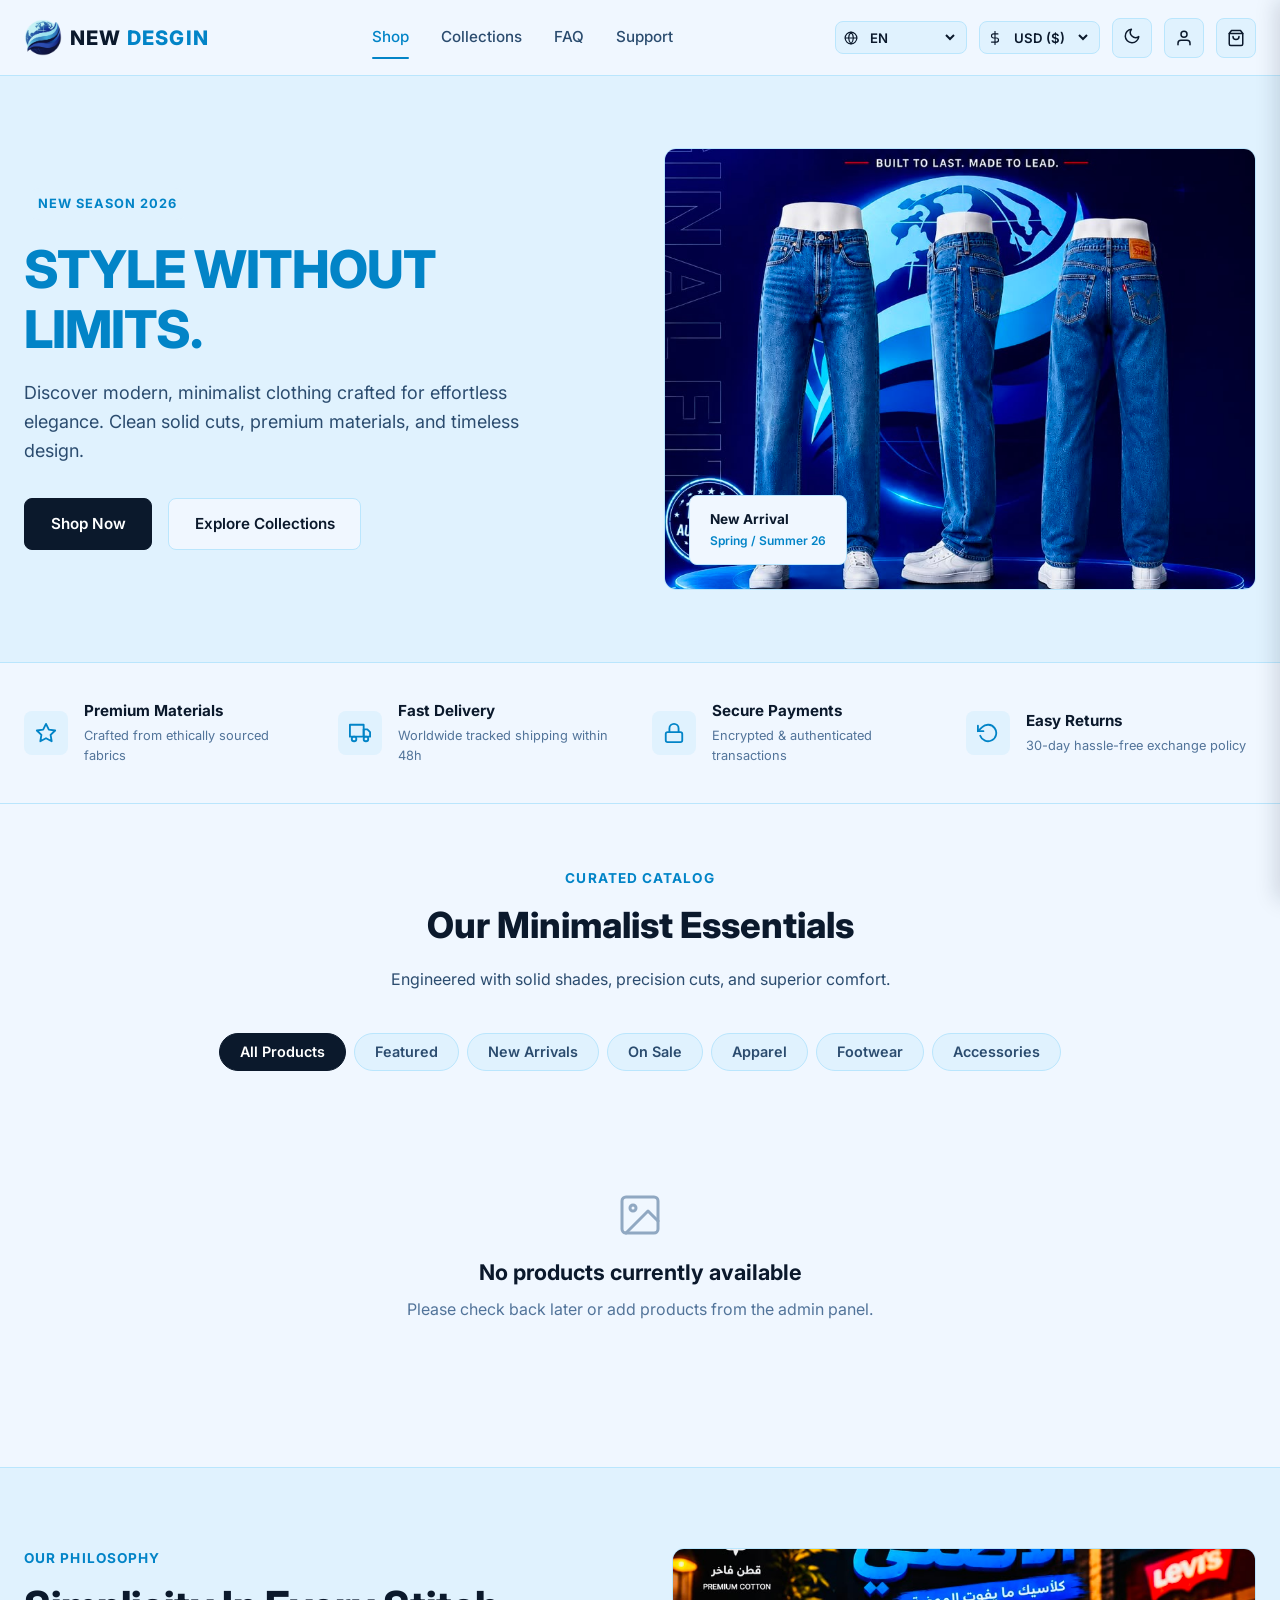
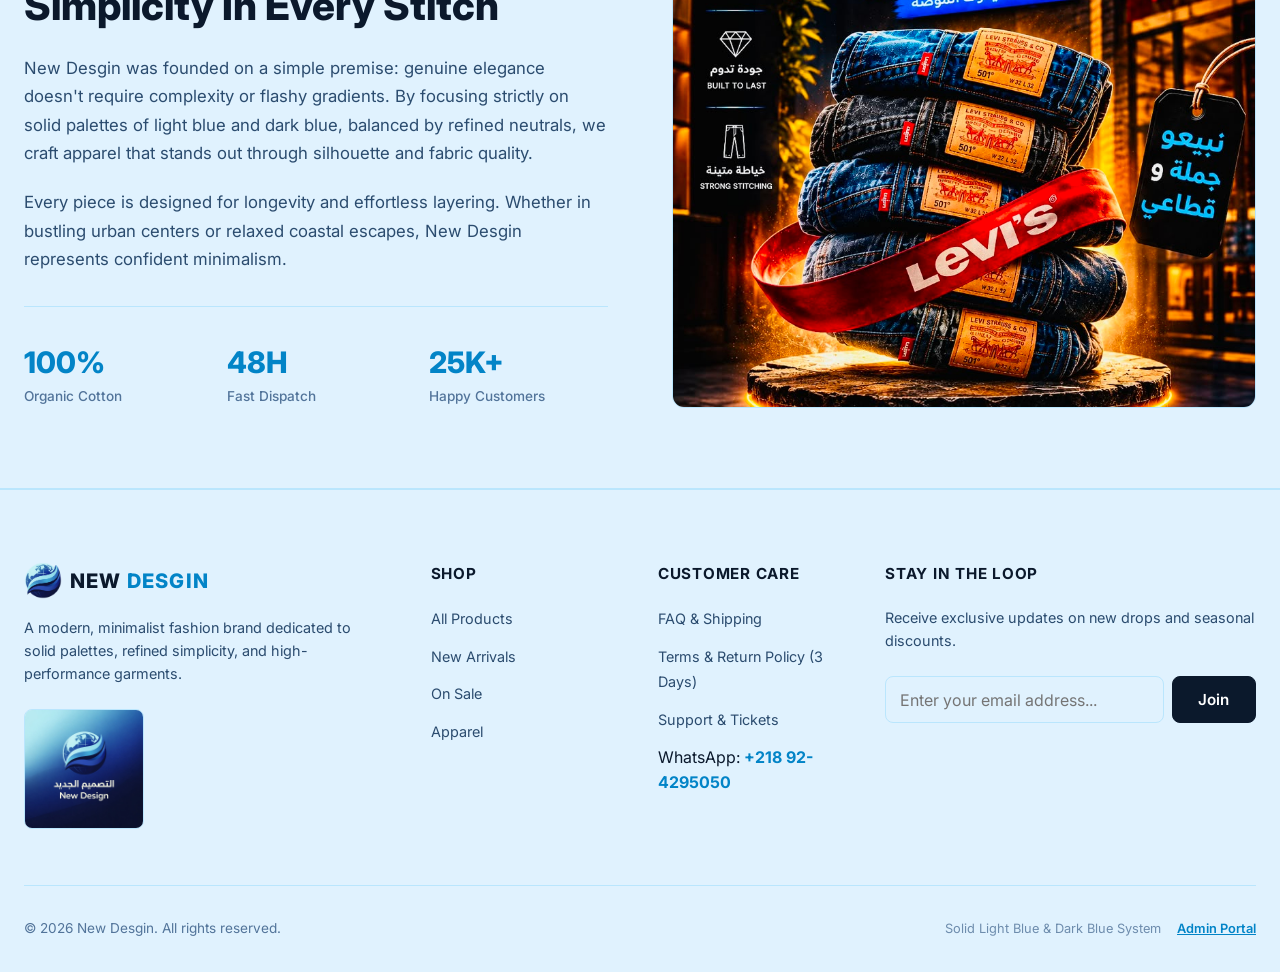
==== index.html @ 1c40d770 "first commit" ====
<!DOCTYPE html>
<html lang="en" dir="ltr" data-theme="light">

<head>
  <meta charset="UTF-8">
  <meta name="viewport" content="width=device-width, initial-scale=1.0">
  <title>New Desgin — Modern Minimalist Fashion Store</title>
  <meta name="description"
    content="Discover modern, minimalist clothing crafted for effortless elegance. Solid cuts, premium materials, and timeless design at New Desgin.">

  <!-- Google Fonts: Inter (English) & Cairo (Arabic) -->
  <link rel="preconnect" href="https://fonts.googleapis.com">
  <link rel="preconnect" href="https://fonts.gstatic.com" crossorigin>
  <link
    href="https://fonts.googleapis.com/css2?family=Cairo:wght@400;500;600;700;800&family=Inter:wght@400;500;600;700;800&display=swap"
    rel="stylesheet">

  <!-- Favicon -->
  <link rel="icon" type="image/png" href="Images/Logo-noBG.png">

  <!-- Stylesheets -->
  <link rel="stylesheet" href="css/style.css">
  <link rel="stylesheet" href="css/responsive.css">
  <link rel="stylesheet" href="css/rtl.css">

  <script>
    // Instant theme application to prevent flicker
    const _t = localStorage.getItem("nd_theme") || "light";
    document.documentElement.setAttribute("data-theme", _t);
  </script>
</head>

<body>

  <!-- Top Announcement Bar (Hidden by default — Admin-controlled from Firebase) -->
  <aside class="announcement-bar" id="announcementBar" role="region" aria-label="Announcement" style="display:none;">
    <div class="container">
      <span id="announcementText" data-i18n="announcement"></span>
    </div>
  </aside>

  <!-- Sticky Main Header -->
  <header class="site-header" id="siteHeader">
    <div class="container header-inner">
      <!-- Mobile Menu Button -->
      <button type="button" class="mobile-menu-toggle" id="mobileMenuToggle" aria-label="Open Navigation Menu">
        <svg width="22" height="22" viewBox="0 0 24 24" fill="none" stroke="currentColor" stroke-width="2"
          stroke-linecap="round" stroke-linejoin="round">
          <line x1="3" y1="12" x2="21" y2="12"></line>
          <line x1="3" y1="6" x2="21" y2="6"></line>
          <line x1="3" y1="18" x2="21" y2="18"></line>
        </svg>
      </button>

      <!-- Brand Logo -->
      <a href="#hero" class="brand-logo" aria-label="New Desgin Home">
        <img src="Images/Logo-noBG.png" alt="New Desgin" class="brand-img" />
        <span class="brand-text">NEW <span>DESGIN</span></span>
      </a>

      <!-- Desktop Navigation Links -->
      <nav class="nav-links" aria-label="Main Navigation">
        <a href="#catalog" class="nav-link active" data-i18n="navShop">Shop</a>
        <a href="#catalog" class="nav-link" data-i18n="navCollections">Collections</a>
        <a href="faq.html" class="nav-link">FAQ</a>
        <a href="support.html" class="nav-link">Support</a>
      </nav>

      <!-- Header Actions / Utilities -->
      <div class="header-actions">
        <!-- Language Switcher -->
        <div class="selector-pill" title="Select Language">
          <svg width="14" height="14" viewBox="0 0 24 24" fill="none" stroke="currentColor" stroke-width="2"
            stroke-linecap="round" stroke-linejoin="round">
            <circle cx="12" cy="12" r="10"></circle>
            <line x1="2" y1="12" x2="22" y2="12"></line>
            <path d="M12 2a15.3 15.3 0 0 1 4 10 15.3 15.3 0 0 1-4 10 15.3 15.3 0 0 1-4-10 15.3 15.3 0 0 1 4-10z"></path>
          </svg>
          <select class="lang-selector" aria-label="Language Selector">
            <option value="en">EN</option>
            <option value="ar">العربية (AR)</option>
          </select>
        </div>

        <!-- Currency Switcher -->
        <div class="selector-pill" title="Select Currency">
          <svg width="14" height="14" viewBox="0 0 24 24" fill="none" stroke="currentColor" stroke-width="2"
            stroke-linecap="round" stroke-linejoin="round">
            <line x1="12" y1="1" x2="12" y2="23"></line>
            <path d="M17 5H9.5a3.5 3.5 0 0 0 0 7h5a3.5 3.5 0 0 1 0 7H6"></path>
          </svg>
          <select class="currency-selector" aria-label="Currency Selector">
            <option value="USD">USD ($)</option>
            <option value="LYD">LYD (ل.د)</option>
          </select>
        </div>

        <!-- Theme Toggle Button -->
        <button type="button" class="action-btn theme-toggle-btn" aria-label="Toggle Dark / Light Theme"
          title="Toggle Theme">
          <span class="theme-icon">
            <svg width="18" height="18" viewBox="0 0 24 24" fill="none" stroke="currentColor" stroke-width="2"
              stroke-linecap="round" stroke-linejoin="round">
              <path d="M21 12.79A9 9 0 1 1 11.21 3 7 7 0 0 0 21 12.79z"></path>
            </svg>
          </span>
        </button>

        <!-- Auth State Button (Logged Out) -->
        <div class="auth-state-logged-out">
          <button type="button" class="action-btn auth-modal-open-btn" aria-label="Sign In / Register" title="Sign In">
            <svg width="18" height="18" viewBox="0 0 24 24" fill="none" stroke="currentColor" stroke-width="2"
              stroke-linecap="round" stroke-linejoin="round">
              <path d="M20 21v-2a4 4 0 0 0-4-4H8a4 4 0 0 0-4 4v2"></path>
              <circle cx="12" cy="7" r="4"></circle>
            </svg>
          </button>
        </div>

        <!-- Auth State Button (Logged In) -->
        <div class="auth-state-logged-in" style="display: none; align-items: center; gap: 0.5rem;">
          <button type="button" class="auth-user-btn" id="logoutBtn" title="Click to Log Out">
            <span class="auth-avatar auth-user-avatar-initial">U</span>
            <span class="auth-user-name"
              style="max-width: 100px; overflow: hidden; text-overflow: ellipsis; white-space: nowrap;">User</span>
            <svg width="14" height="14" viewBox="0 0 24 24" fill="none" stroke="currentColor" stroke-width="2"
              stroke-linecap="round" stroke-linejoin="round">
              <path d="M9 21H5a2 2 0 0 1-2-2V5a2 2 0 0 1 2-2h4"></path>
              <polyline points="16 17 21 12 16 7"></polyline>
              <line x1="21" y1="12" x2="9" y2="12"></line>
            </svg>
          </button>
        </div>

        <!-- Cart Open Button with dynamic counter badge -->
        <button type="button" class="action-btn cart-open-btn" aria-label="View Shopping Cart" title="View Cart">
          <svg width="18" height="18" viewBox="0 0 24 24" fill="none" stroke="currentColor" stroke-width="2"
            stroke-linecap="round" stroke-linejoin="round">
            <path d="M6 2L3 6v14a2 2 0 0 0 2 2h14a2 2 0 0 0 2-2V6l-3-4z"></path>
            <line x1="3" y1="6" x2="21" y2="6"></line>
            <path d="M16 10a4 4 0 0 1-8 0"></path>
          </svg>
          <span class="cart-badge cart-count-badge" style="display: none;">0</span>
        </button>
      </div>
    </div>
  </header>

  <!-- Mobile Drawer Menu -->
  <aside class="mobile-drawer" id="mobileDrawer" aria-label="Mobile Navigation">
    <div class="mobile-drawer-header">
      <div class="brand-logo">
        <img src="Images/Logo-noBG.png" alt="New Desgin" class="brand-img" />
        <span class="brand-text">NEW <span>DESGIN</span></span>
      </div>
      <button type="button" class="drawer-close-btn" id="mobileDrawerClose" aria-label="Close Mobile Navigation">
        <svg width="20" height="20" viewBox="0 0 24 24" fill="none" stroke="currentColor" stroke-width="2"
          stroke-linecap="round" stroke-linejoin="round">
          <line x1="18" y1="6" x2="6" y2="18"></line>
          <line x1="6" y1="6" x2="18" y2="18"></line>
        </svg>
      </button>
    </div>
    <div class="mobile-drawer-body">
      <nav class="mobile-nav-list">
        <a href="#catalog" class="mobile-nav-link" data-i18n="navShop">Shop</a>
        <a href="#catalog" class="mobile-nav-link" data-i18n="navCollections">Collections</a>
        <a href="faq.html" class="mobile-nav-link">FAQ</a>
        <a href="terms.html" class="mobile-nav-link">Terms & Policies</a>
        <a href="support.html" class="mobile-nav-link">Support & Tickets</a>
      </nav>

      <div class="mobile-settings-block">
        <div class="mobile-setting-row">
          <span data-i18n="navAccount">Account</span>
          <div class="auth-state-logged-out">
            <button type="button" class="btn btn-primary btn-sm auth-modal-open-btn"
              onclick="document.getElementById('mobileDrawerClose').click()">
              <span data-i18n="navLogin">Sign In</span>
            </button>
          </div>
          <div class="auth-state-logged-in" style="display: none;">
            <button type="button" class="btn btn-outline-danger btn-sm"
              onclick="AuthManager.handleLogout(); document.getElementById('mobileDrawerClose').click();">
              <span data-i18n="navLogout">Logout</span>
            </button>
          </div>
        </div>

        <div class="mobile-setting-row">
          <span>Language / اللغة</span>
          <select class="lang-selector" aria-label="Mobile Language Selector">
            <option value="en">English (EN)</option>
            <option value="ar">العربية (AR)</option>
          </select>
        </div>

        <div class="mobile-setting-row">
          <span>Currency / العملة</span>
          <select class="currency-selector" aria-label="Mobile Currency Selector">
            <option value="USD">USD ($)</option>
            <option value="LYD">LYD (ل.د)</option>
          </select>
        </div>

        <div class="mobile-setting-row">
          <span>Theme Mode</span>
          <button type="button" class="btn btn-secondary btn-sm theme-toggle-btn">
            <span class="theme-icon">
              <svg width="16" height="16" viewBox="0 0 24 24" fill="none" stroke="currentColor" stroke-width="2"
                stroke-linecap="round" stroke-linejoin="round">
                <path d="M21 12.79A9 9 0 1 1 11.21 3 7 7 0 0 0 21 12.79z"></path>
              </svg>
            </span>
          </button>
        </div>
      </div>
    </div>
  </aside>

  <!-- Main Content Flow -->
  <main>
    <!-- Hero Section (Solid Colors Only, Zero Gradients) -->
    <section class="hero-section" id="hero">
      <div class="container hero-grid">
        <div class="hero-text-col">
          <span class="hero-tag" data-i18n="heroTag">NEW SEASON 2026</span>
          <h1 class="hero-title">
            <span data-i18n="heroTitlePart1">STYLE WITHOUT</span><br>
            <span data-i18n="heroTitlePart2">LIMITS.</span>
          </h1>
          <p class="hero-description" data-i18n="heroDesc">
            Discover modern, minimalist clothing crafted for effortless elegance. Clean solid cuts, premium materials,
            and timeless design.
          </p>
          <div class="hero-actions">
            <a href="#catalog" class="btn btn-primary" data-i18n="heroCtaShop">Shop Now</a>
            <a href="#about" class="btn btn-secondary" data-i18n="heroCtaExplore">Explore Collections</a>
          </div>
        </div>

        <div class="hero-media-col">
          <div class="hero-image-wrapper">
            <img src="Images/Levis Jeans 2.png" alt="New Desgin Modern Fashion Collection" class="hero-image" />
            <div class="hero-floating-badge">
              <div class="title" data-i18n="heroBadgeTitle">New Arrival</div>
              <div class="subtitle" data-i18n="heroBadgeSubtitle">Spring / Summer 26</div>
            </div>
          </div>
        </div>
      </div>
    </section>

    <!-- Value Proposition / Benefits Strip -->
    <section class="benefits-section" aria-label="Store Benefits">
      <div class="container benefits-grid">
        <div class="benefit-item">
          <div class="benefit-icon">
            <svg width="22" height="22" viewBox="0 0 24 24" fill="none" stroke="currentColor" stroke-width="2"
              stroke-linecap="round" stroke-linejoin="round">
              <polygon
                points="12 2 15.09 8.26 22 9.27 17 14.14 18.18 21.02 12 17.77 5.82 21.02 7 14.14 2 9.27 8.91 8.26 12 2">
              </polygon>
            </svg>
          </div>
          <div class="benefit-info">
            <h4 class="benefit-title" data-i18n="benefit1Title">Premium Materials</h4>
            <p class="benefit-subtitle" data-i18n="benefit1Desc">Crafted from ethically sourced fabrics</p>
          </div>
        </div>

        <div class="benefit-item">
          <div class="benefit-icon">
            <svg width="22" height="22" viewBox="0 0 24 24" fill="none" stroke="currentColor" stroke-width="2"
              stroke-linecap="round" stroke-linejoin="round">
              <rect x="1" y="3" width="15" height="13"></rect>
              <polygon points="16 8 20 8 23 11 23 16 16 16 16 8"></polygon>
              <circle cx="5.5" cy="18.5" r="2.5"></circle>
              <circle cx="18.5" cy="18.5" r="2.5"></circle>
            </svg>
          </div>
          <div class="benefit-info">
            <h4 class="benefit-title" data-i18n="benefit2Title">Fast Delivery</h4>
            <p class="benefit-subtitle" data-i18n="benefit2Desc">Worldwide tracked shipping within 48h</p>
          </div>
        </div>

        <div class="benefit-item">
          <div class="benefit-icon">
            <svg width="22" height="22" viewBox="0 0 24 24" fill="none" stroke="currentColor" stroke-width="2"
              stroke-linecap="round" stroke-linejoin="round">
              <rect x="3" y="11" width="18" height="11" rx="2" ry="2"></rect>
              <path d="M7 11V7a5 5 0 0 1 10 0v4"></path>
            </svg>
          </div>
          <div class="benefit-info">
            <h4 class="benefit-title" data-i18n="benefit3Title">Secure Payments</h4>
            <p class="benefit-subtitle" data-i18n="benefit3Desc">Encrypted & authenticated transactions</p>
          </div>
        </div>

        <div class="benefit-item">
          <div class="benefit-icon">
            <svg width="22" height="22" viewBox="0 0 24 24" fill="none" stroke="currentColor" stroke-width="2"
              stroke-linecap="round" stroke-linejoin="round">
              <polyline points="1 4 1 10 7 10"></polyline>
              <path d="M3.51 15a9 9 0 1 0 2.13-9.36L1 10"></path>
            </svg>
          </div>
          <div class="benefit-info">
            <h4 class="benefit-title" data-i18n="benefit4Title">Easy Returns</h4>
            <p class="benefit-subtitle" data-i18n="benefit4Desc">30-day hassle-free exchange policy</p>
          </div>
        </div>
      </div>
    </section>

    <!-- Product Catalog & Category Tabs -->
    <section class="catalog-section" id="catalog">
      <div class="container">
        <header class="section-header">
          <span class="section-tag" data-i18n="catalogTag">CURATED CATALOG</span>
          <h2 class="section-title" data-i18n="catalogTitle">Our Minimalist Essentials</h2>
          <p class="section-subtitle" data-i18n="catalogSubtitle">
            Engineered with solid shades, precision cuts, and superior comfort.
          </p>
        </header>

        <!-- Category Filter Tabs -->
        <div class="filter-tabs-wrapper" role="tablist">
          <button type="button" class="filter-tab active" data-category="all" data-i18n="tabAll">All Products</button>
          <button type="button" class="filter-tab" data-category="featured" data-i18n="tabFeatured">Featured</button>
          <button type="button" class="filter-tab" data-category="new" data-i18n="tabNew">New Arrivals</button>
          <button type="button" class="filter-tab" data-category="sale" data-i18n="tabSale">On Sale</button>
          <button type="button" class="filter-tab" data-category="apparel" data-i18n="tabApparel">Apparel</button>
          <button type="button" class="filter-tab" data-category="footwear" data-i18n="tabFootwear">Footwear</button>
          <button type="button" class="filter-tab" data-category="accessories"
            data-i18n="tabAccessories">Accessories</button>
        </div>

        <!-- Products Grid Container -->
        <div class="products-grid" id="productsGrid" aria-live="polite">
          <!-- Dynamically populated by js/app.js -->
        </div>
      </div>
    </section>

    <!-- About New Desgin Section (Split Layout: Text | Image) -->
    <section class="about-section" id="about">
      <div class="container about-grid">
        <div class="about-text-col">
          <span class="tag" data-i18n="aboutTag">OUR PHILOSOPHY</span>
          <h2 class="about-title" data-i18n="aboutTitle">Simplicity In Every Stitch</h2>
          <p class="about-paragraph" data-i18n="aboutP1">
            New Desgin was founded on a simple premise: genuine elegance doesn't require complexity or flashy gradients.
            By focusing strictly on solid palettes of light blue and dark blue, balanced by refined neutrals, we craft
            apparel that stands out through silhouette and fabric quality.
          </p>
          <p class="about-paragraph" data-i18n="aboutP2">
            Every piece is designed for longevity and effortless layering. Whether in bustling urban centers or relaxed
            coastal escapes, New Desgin represents confident minimalism.
          </p>
          <div class="about-stats">
            <div class="stat-item">
              <div class="num" data-i18n="stat1Num">100%</div>
              <div class="label" data-i18n="stat1Label">Organic Cotton</div>
            </div>
            <div class="stat-item">
              <div class="num" data-i18n="stat2Num">48H</div>
              <div class="label" data-i18n="stat2Label">Fast Dispatch</div>
            </div>
            <div class="stat-item">
              <div class="num" data-i18n="stat3Num">25K+</div>
              <div class="label" data-i18n="stat3Label">Happy Customers</div>
            </div>
          </div>
        </div>

        <div class="about-media-col">
          <img src="Images/Levis Jeans 3.png" alt="New Desgin Studio Philosophy" class="about-image" />
        </div>
      </div>
    </section>
  </main>

  <!-- Slide-out Shopping Cart Drawer -->
  <div class="drawer-backdrop" id="drawerBackdrop"></div>
  <aside class="cart-drawer" id="cartDrawer" aria-label="Shopping Cart Drawer">
    <div class="drawer-header">
      <h3 class="drawer-title">
        <svg width="20" height="20" viewBox="0 0 24 24" fill="none" stroke="currentColor" stroke-width="2"
          stroke-linecap="round" stroke-linejoin="round">
          <path d="M6 2L3 6v14a2 2 0 0 0 2 2h14a2 2 0 0 0 2-2V6l-3-4z"></path>
          <line x1="3" y1="6" x2="21" y2="6"></line>
          <path d="M16 10a4 4 0 0 1-8 0"></path>
        </svg>
        <span data-i18n="cartTitle">Your Shopping Bag</span>
      </h3>
      <button type="button" class="drawer-close-btn cart-close-btn" aria-label="Close Shopping Cart">
        <svg width="20" height="20" viewBox="0 0 24 24" fill="none" stroke="currentColor" stroke-width="2"
          stroke-linecap="round" stroke-linejoin="round">
          <line x1="18" y1="6" x2="6" y2="18"></line>
          <line x1="6" y1="6" x2="18" y2="18"></line>
        </svg>
      </button>
    </div>

    <!-- Items List Body -->
    <div class="drawer-body">
      <div class="cart-items-list" id="cartItemsList">
        <!-- Rendered dynamically -->
      </div>

      <!-- Clean Empty State -->
      <div class="cart-empty-state" id="cartEmptyState" style="display: none;">
        <div class="empty-icon">
          <svg width="32" height="32" viewBox="0 0 24 24" fill="none" stroke="currentColor" stroke-width="1.8"
            stroke-linecap="round" stroke-linejoin="round">
            <path d="M6 2L3 6v14a2 2 0 0 0 2 2h14a2 2 0 0 0 2-2V6l-3-4z"></path>
            <line x1="3" y1="6" x2="21" y2="6"></line>
            <path d="M16 10a4 4 0 0 1-8 0"></path>
          </svg>
        </div>
        <h4 class="empty-title" data-i18n="cartEmptyTitle">Your cart is empty</h4>
        <p class="empty-subtitle" data-i18n="cartEmptySubtitle">Looks like you haven't added any products yet.</p>
        <button type="button" class="btn btn-primary btn-sm cart-close-btn" data-i18n="cartContinueShopping">Continue
          Shopping</button>
      </div>
    </div>

    <!-- Drawer Footer / Summary -->
    <div class="drawer-footer" id="cartFooter">
      <div class="summary-row">
        <span data-i18n="cartSubtotal">Subtotal</span>
        <span id="cartSubtotalAmount">$0.00</span>
      </div>
      <div class="summary-row">
        <span data-i18n="cartShipping">Estimated Shipping</span>
        <span data-i18n="cartShippingFree">Calculated at checkout</span>
      </div>
      <div class="summary-row total">
        <span data-i18n="cartTotal">Total</span>
        <span id="cartTotalAmount">$0.00</span>
      </div>
      <div class="drawer-actions">
        <button type="button" class="btn btn-primary btn-full" id="checkoutBtn" data-i18n="cartCheckout">Proceed to
          Checkout</button>
      </div>
    </div>
  </aside>

  <!-- Product Quick View Modal -->
  <div class="modal-overlay" id="quickViewOverlay" role="dialog" aria-modal="true" aria-label="Product Quick View">
    <div class="modal-window modal-wide">
      <button type="button" class="modal-close-btn" id="quickViewClose" aria-label="Close Quick View">
        <svg width="18" height="18" viewBox="0 0 24 24" fill="none" stroke="currentColor" stroke-width="2"
          stroke-linecap="round" stroke-linejoin="round">
          <line x1="18" y1="6" x2="6" y2="18"></line>
          <line x1="6" y1="6" x2="18" y2="18"></line>
        </svg>
      </button>
      <div class="quick-view-grid">
        <div class="quick-view-media">
          <img src="" alt="Product view" class="quick-view-img" id="qvImage" />
        </div>
        <div class="quick-view-details">
          <span class="qv-category" id="qvCategory">Apparel</span>
          <h3 class="qv-title" id="qvTitle">Product Title</h3>
          <div class="qv-price-row">
            <span class="qv-price" id="qvPrice">$0.00</span>
            <span class="product-price-original" id="qvOriginalPrice" style="display: none;">$0.00</span>
          </div>
          <p class="qv-desc" id="qvDescription">Product Description</p>

          <div class="option-group" id="qvSizesGroup">
            <label class="option-label" data-i18n="selectSize">Select Size</label>
            <div class="size-options" id="qvSizesList"></div>
          </div>

          <div class="qv-actions-row">
            <div class="quantity-controller">
              <button type="button" class="qty-btn" id="qvQtyMinus">-</button>
              <span class="qty-value" id="qvQtyVal">1</span>
              <button type="button" class="qty-btn" id="qvQtyPlus">+</button>
            </div>
            <button type="button" class="btn btn-primary" id="qvAddToCartBtn" style="flex-grow: 1;"
              data-i18n="addToCart">Add to Cart</button>
          </div>
        </div>
      </div>
    </div>
  </div>

  <!-- Firebase Authentication Modal (Login / Sign Up) -->
  <div class="modal-overlay" id="authModalOverlay" role="dialog" aria-modal="true" aria-label="Account Authentication">
    <div class="modal-window">
      <button type="button" class="modal-close-btn" id="authModalClose" aria-label="Close Authentication Dialog">
        <svg width="18" height="18" viewBox="0 0 24 24" fill="none" stroke="currentColor" stroke-width="2"
          stroke-linecap="round" stroke-linejoin="round">
          <line x1="18" y1="6" x2="6" y2="18"></line>
          <line x1="6" y1="6" x2="18" y2="18"></line>
        </svg>
      </button>

      <!-- Tab Switchers -->
      <div class="auth-tabs">
        <div class="auth-tab active" id="authTabLogin" data-i18n="authLoginTab">Sign In</div>
        <div class="auth-tab" id="authTabSignup" data-i18n="authSignupTab">Create Account</div>
      </div>

      <div class="auth-form-body">
        <div id="authModalAlert" class="form-alert"></div>

        <!-- Sign In Form -->
        <form id="loginForm">
          <div class="form-group">
            <label class="form-label" for="loginEmail" data-i18n="authEmail">Email Address</label>
            <input type="email" id="loginEmail" class="form-input" placeholder="name@example.com" required
              autocomplete="email" />
          </div>
          <div class="form-group">
            <label class="form-label" for="loginPassword" data-i18n="authPassword">Password</label>
            <input type="password" id="loginPassword" class="form-input" placeholder="••••••••" required
              autocomplete="current-password" />
          </div>
          <button type="submit" class="btn btn-primary btn-full" id="loginSubmitBtn" data-i18n="authLoginBtn">Sign
            In</button>

          <div class="auth-divider">
            <span data-i18n="authOr">OR</span>
          </div>

          <button type="button" class="btn-google-auth" aria-label="Sign In with Google">
            <svg width="18" height="18" viewBox="0 0 24 24">
              <path fill="#4285F4"
                d="M22.56 12.25c0-.78-.07-1.53-.2-2.25H12v4.26h5.92c-.26 1.37-1.04 2.53-2.21 3.31v2.77h3.57c2.08-1.92 3.28-4.74 3.28-8.09z" />
              <path fill="#34A853"
                d="M12 23c2.97 0 5.46-.98 7.28-2.66l-3.57-2.77c-.98.66-2.23 1.06-3.71 1.06-2.86 0-5.29-1.93-6.16-4.53H2.18v2.84C3.99 20.53 7.7 23 12 23z" />
              <path fill="#FBBC05"
                d="M5.84 14.09c-.22-.66-.35-1.36-.35-2.09s.13-1.43.35-2.09V7.06H2.18C1.43 8.55 1 10.22 1 12s.43 3.45 1.18 4.94l2.85-2.22.81-.63z" />
              <path fill="#EA4335"
                d="M12 5.38c1.62 0 3.06.56 4.21 1.64l3.15-3.15C17.45 2.09 14.97 1 12 1 7.7 1 3.99 3.47 2.18 7.06l3.66 2.84c.87-2.6 3.3-4.52 6.16-4.52z" />
            </svg>
            <span data-i18n="authGoogleSignIn">Continue with Google</span>
          </button>

          <div style="margin-top: 1.25rem; text-align: center; font-size: 0.85rem; color: var(--text-secondary);">
            <span data-i18n="authNoAccount">Don't have an account?</span>
            <a href="#" id="linkToSignup" style="color: var(--brand-blue); font-weight: 700;"
              data-i18n="authSwitchToSignup">Register here</a>
          </div>
        </form>

        <!-- Create Account Form -->
        <form id="signupForm" style="display: none;">
          <div class="form-group">
            <label class="form-label" for="signupName" data-i18n="authFullName">Full Name</label>
            <input type="text" id="signupName" class="form-input" placeholder="John Doe" required autocomplete="name" />
          </div>
          <div class="form-group">
            <label class="form-label" for="signupEmail" data-i18n="authEmail">Email Address</label>
            <input type="email" id="signupEmail" class="form-input" placeholder="name@example.com" required
              autocomplete="email" />
          </div>
          <div class="form-group">
            <label class="form-label" for="signupPassword" data-i18n="authPassword">Password</label>
            <input type="password" id="signupPassword" class="form-input" placeholder="Minimum 6 characters" required
              autocomplete="new-password" />
          </div>
          <div class="form-group">
            <label class="form-label" for="signupConfirm" data-i18n="authConfirmPassword">Confirm Password</label>
            <input type="password" id="signupConfirm" class="form-input" placeholder="Repeat password" required
              autocomplete="new-password" />
          </div>
          <button type="submit" class="btn btn-primary btn-full" id="signupSubmitBtn" data-i18n="authSignupBtn">Create
            Account</button>

          <div class="auth-divider">
            <span data-i18n="authOr">OR</span>
          </div>

          <button type="button" class="btn-google-auth" aria-label="Sign Up with Google">
            <svg width="18" height="18" viewBox="0 0 24 24">
              <path fill="#4285F4"
                d="M22.56 12.25c0-.78-.07-1.53-.2-2.25H12v4.26h5.92c-.26 1.37-1.04 2.53-2.21 3.31v2.77h3.57c2.08-1.92 3.28-4.74 3.28-8.09z" />
              <path fill="#34A853"
                d="M12 23c2.97 0 5.46-.98 7.28-2.66l-3.57-2.77c-.98.66-2.23 1.06-3.71 1.06-2.86 0-5.29-1.93-6.16-4.53H2.18v2.84C3.99 20.53 7.7 23 12 23z" />
              <path fill="#FBBC05"
                d="M5.84 14.09c-.22-.66-.35-1.36-.35-2.09s.13-1.43.35-2.09V7.06H2.18C1.43 8.55 1 10.22 1 12s.43 3.45 1.18 4.94l2.85-2.22.81-.63z" />
              <path fill="#EA4335"
                d="M12 5.38c1.62 0 3.06.56 4.21 1.64l3.15-3.15C17.45 2.09 14.97 1 12 1 7.7 1 3.99 3.47 2.18 7.06l3.66 2.84c.87-2.6 3.3-4.52 6.16-4.52z" />
            </svg>
            <span data-i18n="authGoogleSignIn">Continue with Google</span>
          </button>

          <div style="margin-top: 1.25rem; text-align: center; font-size: 0.85rem; color: var(--text-secondary);">
            <span data-i18n="authHaveAccount">Already have an account?</span>
            <a href="#" id="linkToLogin" style="color: var(--brand-blue); font-weight: 700;"
              data-i18n="authSwitchToLogin">Sign in here</a>
          </div>
        </form>
      </div>
    </div>
  </div>

  <!-- Toast Notification Container -->
  <div class="toast-container" id="toastContainer" aria-live="assertive"></div>

  <!-- Clean Footer -->
  <footer class="site-footer" id="footer">
    <div class="container">
      <div class="footer-grid">
        <div class="footer-brand">
          <div class="brand-logo">
            <img src="Images/Logo-noBG.png" alt="New Desgin" class="brand-img" />
            <span class="brand-text">NEW <span>DESGIN</span></span>
          </div>
          <p class="footer-desc" data-i18n="footerDesc">
            A modern, minimalist fashion brand dedicated to solid palettes, refined simplicity, and high-performance
            garments.
          </p>
          <div class="footer-brand-badge" style="margin-top: 1.25rem;">
            <img src="Images/Logo-text.png" alt="New Design — التصميم الجديد"
              style="width: 120px; height: 120px; object-fit: cover; border-radius: var(--radius-md); border: 1px solid var(--border-color); display: block;" />
          </div>
        </div>

        <div class="footer-col">
          <h4 class="footer-col-title" data-i18n="footerShopTitle">Shop</h4>
          <ul class="footer-links">
            <li><a href="#catalog" class="footer-link" data-i18n="tabAll">All Products</a></li>
            <li><a href="#catalog" class="footer-link" data-i18n="tabNew">New Arrivals</a></li>
            <li><a href="#catalog" class="footer-link" data-i18n="tabSale">On Sale</a></li>
            <li><a href="#catalog" class="footer-link" data-i18n="tabApparel">Apparel</a></li>
          </ul>
        </div>

        <div class="footer-col">
          <h4 class="footer-col-title" data-i18n="footerHelpTitle">Customer Care</h4>
          <ul class="footer-links">
            <li><a href="faq.html" class="footer-link">FAQ & Shipping</a></li>
            <li><a href="terms.html" class="footer-link">Terms & Return Policy (3 Days)</a></li>
            <li><a href="support.html" class="footer-link">Support & Tickets</a></li>
            <li>WhatsApp: <a href="https://wa.me/218924295050" target="_blank" data-store-info="whatsapp"
                style="color: var(--brand-blue); font-weight: 700;">+218 92-4295050</a></li>
          </ul>
        </div>

        <div class="footer-col">
          <h4 class="footer-col-title" data-i18n="footerNewsletterTitle">Stay In The Loop</h4>
          <p class="footer-desc" data-i18n="footerNewsletterDesc">Receive exclusive updates on new drops and seasonal
            discounts.</p>
          <form class="footer-newsletter-form" id="newsletterForm">
            <input type="email" placeholder="Enter your email..." required aria-label="Newsletter Email"
              data-i18n-placeholder="footerEmailPlaceholder" />
            <button type="submit" class="btn btn-primary" data-i18n="footerSubscribeBtn">Join</button>
          </form>
        </div>
      </div>

      <div class="footer-bottom">
        <div>&copy; 2026 New Desgin. <span data-i18n="footerRights">All rights reserved.</span></div>
        <div style="font-size: 0.8rem; display: flex; align-items: center; gap: 1rem;">
          <span style="opacity: 0.8;">Solid Light Blue & Dark Blue System</span>
          <a href="admin.html" style="color: var(--brand-blue); font-weight: 600; text-decoration: underline;">Admin
            Portal</a>
        </div>
      </div>
    </div>
  </footer>

  <!-- Firebase App, Auth & Database SDKs (Compat v10) -->
  <script src="https://www.gstatic.com/firebasejs/10.7.1/firebase-app-compat.js"></script>
  <script src="https://www.gstatic.com/firebasejs/10.7.1/firebase-auth-compat.js"></script>
  <script src="https://www.gstatic.com/firebasejs/10.7.1/firebase-database-compat.js"></script>

  <!-- Application Modules -->
  <script src="js/config.js"></script>
  <script src="js/store-info.js"></script>
  <script src="js/products.js"></script>
  <script src="js/theme.js"></script>
  <script src="js/i18n.js"></script>
  <script src="js/currency.js"></script>
  <script src="js/cart.js"></script>
  <script src="js/auth.js"></script>
  <script src="js/app.js"></script>
</body>

</html>
---- css/style.css ----
/* ==========================================================================
   NEW DESGIN — MODERN MINIMALIST E-COMMERCE STYLESHEET
   Brand Identity: Light Blue (#0284c7 / #38bdf8) & Dark Blue (#0f172a / #1e293b)
   STRICT RULE: ABSOLUTELY NO GRADIENTS. SOLID COLORS ONLY.
   ========================================================================== */

/* --- CSS Variables & Design Tokens --- */
:root {
  /* Brand Solid Colors */
  --brand-blue: #0284c7;
  /* Vibrant Light Blue */
  --brand-blue-hover: #0369a1;
  /* Deeper Blue for hover */
  --brand-blue-light: #e0f2fe;
  /* Ice Blue Tint */
  --brand-dark: #0b192c;
  /* Deep Midnight Navy */
  --brand-dark-card: #1e293b;

  /* Light Theme (Blue-Tinted Canvas) */
  --bg-primary: #f0f7ff;
  /* Soft Ice-Blue Canvas */
  --bg-secondary: #e0f2fe;
  /* Light Cool-Blue Surface */
  --bg-tertiary: #dbeafe;
  /* Deeper Light-Blue Accent Surface */
  --card-bg: #ffffff;
  /* Crisp White to Stand Out on Ice-Blue BG */
  --modal-bg: #ffffff;
  --border-color: #bae6fd;
  /* Soft Light-Blue Border */
  --border-subtle: #7dd3fc;
  /* Vivid Light-Blue Accent Border */

  /* Typography Colors (Midnight & Navy Tones) */
  --text-main: #0b192c;
  /* Rich Midnight Navy */
  --text-secondary: #2b4c6f;
  /* Muted Slate-Navy */
  --text-muted: #52749a;
  /* Soft Blue-Grey */
  --text-inverse: #ffffff;

  /* Semantic Feedback */
  --success: #059669;
  --success-bg: #d1fae5;
  --error: #dc2626;
  --error-bg: #fee2e2;
  --badge-sale: #dc2626;
  --badge-new: #0284c7;

  /* Layout & Spacing */
  --header-height: 76px;
  --max-width: 1280px;
  --radius-sm: 4px;
  --radius-md: 8px;
  --radius-lg: 12px;
  --radius-full: 9999px;

  /* Navy-Tinted Soft Shadows */
  --shadow-sm: 0 1px 2px 0 rgba(11, 25, 44, 0.05);
  --shadow-md: 0 4px 6px -1px rgba(11, 25, 44, 0.07), 0 2px 4px -2px rgba(11, 25, 44, 0.04);
  --shadow-lg: 0 10px 15px -3px rgba(11, 25, 44, 0.10), 0 4px 6px -4px rgba(11, 25, 44, 0.05);
  --shadow-drawer: -4px 0 20px rgba(11, 25, 44, 0.15);

  /* Transitions */
  --transition-fast: 150ms ease-in-out;
  --transition-normal: 250ms ease-in-out;

  /* Fonts */
  --font-primary: 'Inter', -apple-system, BlinkMacSystemFont, 'Segoe UI', Roboto, sans-serif;
  --font-arabic: 'Cairo', 'Tajawal', -apple-system, sans-serif;
}

/* --- Dark Theme Palette --- */
[data-theme="dark"] {
  /* Brand Solid Colors */
  --brand-blue: #38bdf8;
  /* Vivid Electric Light Blue */
  --brand-blue-hover: #7dd3fc;
  /* Glowing Sky Blue Hover */
  --brand-blue-light: #075985;
  /* Deep Ocean Highlight Container */
  --brand-dark: #081325;
  /* Deep Midnight Navy Base */

  /* Dark Theme (Oceanic Deep-Blue Surfaces) */
  --bg-primary: #081325;
  /* Rich Deep Navy Canvas (Replaces dull black-grey) */
  --bg-secondary: #0d1e36;
  /* Lighter Navy Surface */
  --bg-tertiary: #142a4a;
  /* Active/Hover State Blue Surface */
  --card-bg: #102442;
  /* Vibrant Dark-Navy Card */
  --modal-bg: #102442;
  --border-color: #1c3d66;
  /* Distinct Cool Blue Border */
  --border-subtle: #2b588c;
  /* Luminous Light Blue Accent Border */

  /* Typography Colors (Ice Blue Tinted) */
  --text-main: #f0f7ff;
  /* Ice-White for High Contrast & Comfort */
  --text-secondary: #b9d5f7;
  /* Soft Light-Blue Subtext */
  --text-muted: #6a90b8;
  /* Muted Cool-Blue Tone */
  --text-inverse: #081325;

  /* Deep Blue-Tinted Shadows */
  --shadow-sm: 0 1px 2px 0 rgba(2, 10, 22, 0.4);
  --shadow-md: 0 4px 6px -1px rgba(2, 10, 22, 0.5), 0 2px 4px -2px rgba(2, 10, 22, 0.3);
  --shadow-lg: 0 10px 15px -3px rgba(2, 10, 22, 0.6), 0 4px 6px -4px rgba(2, 10, 22, 0.4);
  --shadow-drawer: -4px 0 20px rgba(2, 10, 22, 0.7);
}

/* --- Global Reset & Box Sizing --- */
*,
*::before,
*::after {
  box-sizing: border-box;
  margin: 0;
  padding: 0;
}

html {
  scroll-behavior: smooth;
  font-size: 16px;
}

body {
  font-family: var(--font-primary);
  background-color: var(--bg-primary);
  color: var(--text-main);
  line-height: 1.6;
  min-height: 100vh;
  display: flex;
  flex-direction: column;
  transition: background-color var(--transition-normal), color var(--transition-normal);
  overflow-x: hidden;
}

img {
  max-width: 100%;
  height: auto;
  display: block;
}

button {
  font-family: inherit;
  cursor: pointer;
  border: none;
  background: none;
  color: inherit;
  transition: all var(--transition-fast);
}

a {
  color: inherit;
  text-decoration: none;
  transition: color var(--transition-fast);
}

ul,
ol {
  list-style: none;
}

input,
select,
textarea {
  font-family: inherit;
  font-size: 1rem;
  color: var(--text-main);
  background-color: var(--bg-secondary);
  border: 1px solid var(--border-color);
  border-radius: var(--radius-md);
  padding: 0.65rem 0.9rem;
  transition: border-color var(--transition-fast), background-color var(--transition-fast);
}

input:focus,
select:focus,
textarea:focus {
  outline: none;
  border-color: var(--brand-blue);
}

.container {
  width: 100%;
  max-width: var(--max-width);
  margin-left: auto;
  margin-right: auto;
  padding-left: 1.5rem;
  padding-right: 1.5rem;
}

/* --- Top Announcement Bar (Solid Minimal) --- */
.announcement-bar {
  background-color: var(--brand-dark);
  color: #ffffff;
  padding: 0.45rem 1rem;
  font-size: 0.8rem;
  font-weight: 500;
  text-align: center;
  letter-spacing: 0.04em;
}

[data-theme="dark"] .announcement-bar {
  background-color: #0369a1;
  color: #ffffff;
}

/* --- Header & Navigation --- */
.site-header {
  position: sticky;
  top: 0;
  z-index: 90;
  background-color: var(--bg-primary);
  border-bottom: 1px solid var(--border-color);
  height: var(--header-height);
  display: flex;
  align-items: center;
  transition: background-color var(--transition-normal), border-color var(--transition-normal);
}

.header-inner {
  display: flex;
  align-items: center;
  justify-content: space-between;
  width: 100%;
}

/* Brand Logo */
.brand-logo {
  display: flex;
  align-items: center;
  gap: 0.5rem;
  text-decoration: none;
}

.brand-badge {
  width: 34px;
  height: 34px;
  background-color: var(--brand-dark);
  color: var(--brand-blue);
  border-radius: var(--radius-sm);
  display: flex;
  align-items: center;
  justify-content: center;
  font-weight: 800;
  font-size: 1.15rem;
  letter-spacing: -0.05em;
  border: 1px solid var(--border-color);
}

[data-theme="dark"] .brand-badge {
  background-color: #1e293b;
  color: var(--brand-blue);
}

.brand-text {
  font-size: 1.25rem;
  font-weight: 800;
  letter-spacing: 0.06em;
  color: var(--text-main);
  text-transform: uppercase;
}

.brand-text span {
  color: var(--brand-blue);
}

.brand-img {
  height: 38px;
  width: 38px;
  object-fit: contain;
  display: block;
  flex-shrink: 0;
}

.brand-img-footer {
  height: 44px;
  width: auto;
  max-width: 160px;
  object-fit: contain;
  display: block;
  margin-bottom: 1rem;
}

/* Main Navigation Links */
.nav-links {
  display: flex;
  align-items: center;
  gap: 2rem;
}

.nav-link {
  font-size: 0.95rem;
  font-weight: 500;
  color: var(--text-secondary);
  padding: 0.35rem 0;
  position: relative;
}

.nav-link:hover,
.nav-link.active {
  color: var(--brand-blue);
}

.nav-link.active::after {
  content: '';
  position: absolute;
  bottom: -4px;
  left: 0;
  width: 100%;
  height: 2px;
  background-color: var(--brand-blue);
  border-radius: var(--radius-full);
}

/* Header Utilities / Actions */
.header-actions {
  display: flex;
  align-items: center;
  gap: 0.75rem;
}

/* Selectors (Lang, Curr) */
.selector-pill {
  display: flex;
  align-items: center;
  background-color: var(--bg-secondary);
  border: 1px solid var(--border-color);
  border-radius: var(--radius-md);
  padding: 0.25rem 0.5rem;
  font-size: 0.825rem;
  font-weight: 600;
  gap: 0.25rem;
}

.selector-pill select {
  border: none;
  background: transparent;
  padding: 0.15rem 0.25rem;
  font-size: 0.825rem;
  font-weight: 600;
  cursor: pointer;
}

/* Action Icon Buttons */
.action-btn {
  width: 40px;
  height: 40px;
  border-radius: var(--radius-md);
  border: 1px solid var(--border-color);
  background-color: var(--bg-secondary);
  color: var(--text-main);
  display: flex;
  align-items: center;
  justify-content: center;
  position: relative;
  font-size: 1rem;
}

.action-btn:hover {
  background-color: var(--bg-tertiary);
  color: var(--brand-blue);
  border-color: var(--brand-blue);
}

/* Cart Badge */
.cart-badge {
  position: absolute;
  top: -4px;
  right: -4px;
  background-color: var(--brand-blue);
  color: #ffffff;
  font-size: 0.7rem;
  font-weight: 700;
  width: 18px;
  height: 18px;
  border-radius: var(--radius-full);
  display: flex;
  align-items: center;
  justify-content: center;
}

[data-theme="dark"] .cart-badge {
  background-color: #0284c7;
  color: #ffffff;
}

/* Auth Profile Pill */
.auth-user-btn {
  display: flex;
  align-items: center;
  gap: 0.5rem;
  padding: 0.4rem 0.75rem;
  border-radius: var(--radius-md);
  border: 1px solid var(--border-color);
  background-color: var(--bg-secondary);
  font-size: 0.85rem;
  font-weight: 600;
}

.auth-user-btn:hover {
  border-color: var(--brand-blue);
  color: var(--brand-blue);
}

.auth-avatar {
  width: 24px;
  height: 24px;
  border-radius: var(--radius-full);
  background-color: var(--brand-blue);
  color: #ffffff;
  font-size: 0.75rem;
  font-weight: 700;
  display: flex;
  align-items: center;
  justify-content: center;
}

.mobile-menu-toggle {
  display: none;
}

.mobile-drawer {
  display: none;
}


/* --- Hero Section (Solid Minimal, Zero Gradients) --- */
.hero-section {
  background-color: var(--bg-secondary);
  border-bottom: 1px solid var(--border-color);
  padding: 4.5rem 0;
}

.hero-grid {
  display: grid;
  grid-template-columns: 1fr 1fr;
  gap: 3rem;
  align-items: center;
}

.hero-tag {
  display: inline-block;
  background-color: var(--brand-blue-light);
  color: var(--brand-blue);
  font-size: 0.8rem;
  font-weight: 700;
  text-transform: uppercase;
  letter-spacing: 0.08em;
  padding: 0.35rem 0.85rem;
  border-radius: var(--radius-full);
  margin-bottom: 1.25rem;
}

[data-theme="dark"] .hero-tag {
  background-color: #0c4a6e;
  color: #38bdf8;
}

.hero-title {
  font-size: 3.25rem;
  font-weight: 800;
  line-height: 1.15;
  color: var(--text-main);
  margin-bottom: 1.25rem;
  letter-spacing: -0.02em;
}

.hero-title span {
  color: var(--brand-blue);
}

.hero-description {
  font-size: 1.125rem;
  color: var(--text-secondary);
  margin-bottom: 2rem;
  max-width: 500px;
}

.hero-actions {
  display: flex;
  align-items: center;
  gap: 1rem;
}

/* Solid Buttons (NO GRADIENTS) */
.btn {
  display: inline-flex;
  align-items: center;
  justify-content: center;
  gap: 0.5rem;
  font-size: 0.95rem;
  font-weight: 600;
  padding: 0.8rem 1.6rem;
  border-radius: var(--radius-md);
  border: 1px solid transparent;
  cursor: pointer;
  transition: all var(--transition-fast);
  white-space: nowrap;
}

.btn-primary {
  background-color: var(--brand-dark);
  color: #ffffff;
  border-color: var(--brand-dark);
}

.btn-primary:hover {
  background-color: var(--brand-blue);
  border-color: var(--brand-blue);
  color: #ffffff;
}

[data-theme="dark"] .btn-primary {
  background-color: var(--brand-blue);
  color: #0b0f17;
  border-color: var(--brand-blue);
}

[data-theme="dark"] .btn-primary:hover {
  background-color: #7dd3fc;
  border-color: #7dd3fc;
}

.btn-secondary {
  background-color: var(--bg-primary);
  color: var(--text-main);
  border-color: var(--border-color);
}

.btn-secondary:hover {
  background-color: var(--bg-tertiary);
  border-color: var(--text-main);
}

.btn-blue {
  background-color: var(--brand-blue);
  color: #ffffff;
  border-color: var(--brand-blue);
}

.btn-blue:hover {
  background-color: var(--brand-blue-hover);
  border-color: var(--brand-blue-hover);
}

.btn-outline-danger {
  background-color: transparent;
  color: var(--error);
  border-color: var(--error);
}

.btn-outline-danger:hover {
  background-color: var(--error-bg);
}

.btn-sm {
  padding: 0.45rem 0.9rem;
  font-size: 0.85rem;
}

.btn-full {
  width: 100%;
}

/* Hero Media Block */
.hero-image-wrapper {
  position: relative;
  border-radius: var(--radius-lg);
  overflow: hidden;
  background-color: var(--bg-tertiary);
  border: 1px solid var(--border-color);
}

.hero-image {
  width: 100%;
  height: 440px;
  object-fit: cover;
  display: block;
}

.hero-floating-badge {
  position: absolute;
  bottom: 1.5rem;
  left: 1.5rem;
  background-color: var(--bg-primary);
  border: 1px solid var(--border-color);
  padding: 0.85rem 1.25rem;
  border-radius: var(--radius-md);
  box-shadow: var(--shadow-md);
}

.hero-floating-badge .title {
  font-weight: 700;
  font-size: 0.85rem;
  color: var(--text-main);
}

.hero-floating-badge .subtitle {
  font-size: 0.75rem;
  color: var(--brand-blue);
  font-weight: 600;
}

/* --- Benefits Bar --- */
.benefits-section {
  padding: 2.25rem 0;
  border-bottom: 1px solid var(--border-color);
  background-color: var(--bg-primary);
}

.benefits-grid {
  display: grid;
  grid-template-columns: repeat(4, 1fr);
  gap: 1.5rem;
}

.benefit-item {
  display: flex;
  align-items: center;
  gap: 1rem;
}

.benefit-icon {
  width: 44px;
  height: 44px;
  border-radius: var(--radius-md);
  background-color: var(--brand-blue-light);
  color: var(--brand-blue);
  display: flex;
  align-items: center;
  justify-content: center;
  font-size: 1.25rem;
  flex-shrink: 0;
}

[data-theme="dark"] .benefit-icon {
  background-color: #0c4a6e;
  color: #38bdf8;
}

.benefit-title {
  font-weight: 700;
  font-size: 0.95rem;
  color: var(--text-main);
  margin-bottom: 0.15rem;
}

.benefit-subtitle {
  font-size: 0.8rem;
  color: var(--text-muted);
}

/* --- Category Filter & Section Navigation --- */
.catalog-section {
  padding: 4rem 0;
}

.section-header {
  display: flex;
  flex-direction: column;
  align-items: center;
  text-align: center;
  margin-bottom: 2.5rem;
}

.section-tag {
  color: var(--brand-blue);
  font-size: 0.85rem;
  font-weight: 700;
  text-transform: uppercase;
  letter-spacing: 0.08em;
  margin-bottom: 0.5rem;
}

.section-title {
  font-size: 2.25rem;
  font-weight: 800;
  color: var(--text-main);
  margin-bottom: 0.75rem;
}

.section-subtitle {
  font-size: 1rem;
  color: var(--text-secondary);
  max-width: 600px;
}

/* Category Filter Tabs */
.filter-tabs-wrapper {
  display: flex;
  justify-content: center;
  align-items: center;
  gap: 0.5rem;
  flex-wrap: wrap;
  margin-bottom: 2.5rem;
}

.filter-tab {
  padding: 0.6rem 1.25rem;
  font-size: 0.9rem;
  font-weight: 600;
  border-radius: var(--radius-full);
  border: 1px solid var(--border-color);
  background-color: var(--bg-secondary);
  color: var(--text-secondary);
  cursor: pointer;
  transition: all var(--transition-fast);
}

.filter-tab:hover {
  border-color: var(--brand-blue);
  color: var(--brand-blue);
}

.filter-tab.active {
  background-color: var(--brand-dark);
  color: #ffffff;
  border-color: var(--brand-dark);
}

[data-theme="dark"] .filter-tab.active {
  background-color: var(--brand-blue);
  color: #0b0f17;
  border-color: var(--brand-blue);
}

/* Catalog Grid */
.products-grid {
  display: grid;
  grid-template-columns: repeat(4, 1fr);
  gap: 1.75rem;
}

/* Loading Skeleton & Spinner (Solid Minimal) */
.catalog-loading {
  grid-column: 1 / -1;
  display: flex;
  flex-direction: column;
  align-items: center;
  justify-content: center;
  padding: 5rem 1rem;
  gap: 1.25rem;
  text-align: center;
}

.loading-spinner {
  width: 44px;
  height: 44px;
  border: 4px solid var(--border-color);
  border-top-color: var(--brand-blue);
  border-radius: 50%;
  animation: nd-spin 0.8s linear infinite;
}

@keyframes nd-spin {
  to {
    transform: rotate(360deg);
  }
}

.catalog-loading-text {
  font-size: 1rem;
  font-weight: 600;
  color: var(--text-muted);
  letter-spacing: 0.02em;
}

.catalog-empty-state {
  grid-column: 1 / -1;
  text-align: center;
  padding: 5rem 1rem;
  color: var(--text-muted);
}

.catalog-empty-state h3 {
  color: var(--text-main);
  font-size: 1.35rem;
  margin-bottom: 0.5rem;
}

/* Product Card (Solid Minimal) */
.product-card {
  background-color: var(--card-bg);
  border: 1px solid var(--border-color);
  border-radius: var(--radius-lg);
  overflow: hidden;
  display: flex;
  flex-direction: column;
  position: relative;
  transition: transform var(--transition-fast), border-color var(--transition-fast), box-shadow var(--transition-fast);
}

.product-card:hover {
  transform: translateY(-4px);
  border-color: var(--brand-blue);
  box-shadow: var(--shadow-md);
}

.product-media {
  position: relative;
  background-color: var(--bg-tertiary);
  aspect-ratio: 1 / 1.1;
  overflow: hidden;
}

.product-img {
  width: 100%;
  height: 100%;
  object-fit: cover;
  transition: transform var(--transition-normal);
}

.product-card:hover .product-img {
  transform: scale(1.04);
}

.product-badge {
  position: absolute;
  top: 0.75rem;
  left: 0.75rem;
  padding: 0.25rem 0.6rem;
  font-size: 0.7rem;
  font-weight: 700;
  text-transform: uppercase;
  border-radius: var(--radius-sm);
  color: #ffffff;
  z-index: 2;
}

.product-badge.sale {
  background-color: var(--badge-sale);
}

.product-badge.new {
  background-color: var(--badge-new);
}

.product-quick-view-btn {
  position: absolute;
  bottom: 0.75rem;
  left: 50%;
  transform: translateX(-50%) translateY(20px);
  opacity: 0;
  background-color: var(--bg-primary);
  color: var(--text-main);
  border: 1px solid var(--border-color);
  font-size: 0.8rem;
  font-weight: 600;
  padding: 0.45rem 1rem;
  border-radius: var(--radius-full);
  box-shadow: var(--shadow-sm);
  z-index: 3;
  transition: all var(--transition-fast);
}

.product-card:hover .product-quick-view-btn {
  transform: translateX(-50%) translateY(0);
  opacity: 1;
}

.product-quick-view-btn:hover {
  background-color: var(--brand-blue);
  color: #ffffff;
  border-color: var(--brand-blue);
}

.product-content {
  padding: 1.25rem;
  display: flex;
  flex-direction: column;
  flex-grow: 1;
}

.product-category {
  font-size: 0.75rem;
  font-weight: 600;
  color: var(--brand-blue);
  text-transform: uppercase;
  letter-spacing: 0.05em;
  margin-bottom: 0.25rem;
}

.product-title {
  font-size: 1rem;
  font-weight: 700;
  color: var(--text-main);
  margin-bottom: 0.5rem;
  line-height: 1.4;
  display: -webkit-box;
  -webkit-line-clamp: 2;
  line-clamp: 2;
  -webkit-box-orient: vertical;
  overflow: hidden;
}

.product-price-row {
  display: flex;
  align-items: baseline;
  gap: 0.5rem;
  margin-top: auto;
  margin-bottom: 1rem;
}

.product-price {
  font-size: 1.15rem;
  font-weight: 800;
  color: var(--text-main);
}

.product-price-original {
  font-size: 0.9rem;
  color: var(--text-muted);
  text-decoration: line-through;
}

.product-card-actions {
  display: grid;
  grid-template-columns: 1fr;
  gap: 0.5rem;
}

/* --- About Brand Section (Split Minimal) --- */
.about-section {
  padding: 5rem 0;
  background-color: var(--bg-secondary);
  border-top: 1px solid var(--border-color);
  border-bottom: 1px solid var(--border-color);
}

.about-grid {
  display: grid;
  grid-template-columns: 1fr 1fr;
  gap: 4rem;
  align-items: center;
}

.about-text-col .tag {
  color: var(--brand-blue);
  font-size: 0.85rem;
  font-weight: 700;
  text-transform: uppercase;
  letter-spacing: 0.08em;
  margin-bottom: 0.75rem;
  display: block;
}

.about-title {
  font-size: 2.5rem;
  font-weight: 800;
  color: var(--text-main);
  line-height: 1.2;
  margin-bottom: 1.5rem;
}

.about-paragraph {
  font-size: 1.05rem;
  color: var(--text-secondary);
  margin-bottom: 1.25rem;
  line-height: 1.7;
}

.about-stats {
  display: grid;
  grid-template-columns: repeat(3, 1fr);
  gap: 1.5rem;
  margin-top: 2rem;
  padding-top: 2rem;
  border-top: 1px solid var(--border-color);
}

.stat-item .num {
  font-size: 1.85rem;
  font-weight: 800;
  color: var(--brand-blue);
}

.stat-item .label {
  font-size: 0.85rem;
  color: var(--text-muted);
  font-weight: 500;
}

.about-media-col {
  position: relative;
}

.about-image {
  border-radius: var(--radius-lg);
  width: 100%;
  height: 460px;
  object-fit: cover;
  border: 1px solid var(--border-color);
}

/* --- Cart Slide-out Drawer --- */
.drawer-backdrop {
  position: fixed;
  inset: 0;
  background-color: rgba(15, 23, 42, 0.6);
  z-index: 100;
  opacity: 0;
  visibility: hidden;
  transition: opacity var(--transition-normal), visibility var(--transition-normal);
}

.drawer-backdrop.active {
  opacity: 1;
  visibility: visible;
}

.cart-drawer {
  position: fixed;
  top: 0;
  right: 0;
  width: 100%;
  max-width: 440px;
  height: 100%;
  background-color: var(--modal-bg);
  box-shadow: var(--shadow-drawer);
  z-index: 101;
  display: flex;
  flex-direction: column;
  transform: translateX(100%);
  transition: transform var(--transition-normal);
}

.cart-drawer.active {
  transform: translateX(0);
}

.drawer-header {
  padding: 1.25rem 1.5rem;
  display: flex;
  align-items: center;
  justify-content: space-between;
  border-bottom: 1px solid var(--border-color);
}

.drawer-title {
  font-size: 1.15rem;
  font-weight: 700;
  display: flex;
  align-items: center;
  gap: 0.5rem;
}

.drawer-close-btn {
  width: 32px;
  height: 32px;
  border-radius: var(--radius-md);
  display: flex;
  align-items: center;
  justify-content: center;
  font-size: 1.25rem;
  color: var(--text-secondary);
}

.drawer-close-btn:hover {
  background-color: var(--bg-tertiary);
  color: var(--text-main);
}

.drawer-body {
  flex-grow: 1;
  overflow-y: auto;
  padding: 1.25rem 1.5rem;
}

/* Cart Items List */
.cart-items-list {
  display: flex;
  flex-direction: column;
  gap: 1rem;
}

.cart-item {
  display: flex;
  gap: 1rem;
  padding-bottom: 1rem;
  border-bottom: 1px solid var(--border-color);
}

.cart-item-img {
  width: 72px;
  height: 84px;
  object-fit: cover;
  border-radius: var(--radius-md);
  border: 1px solid var(--border-color);
  background-color: var(--bg-tertiary);
  flex-shrink: 0;
}

.cart-item-info {
  flex-grow: 1;
  display: flex;
  flex-direction: column;
}

.cart-item-title {
  font-size: 0.95rem;
  font-weight: 600;
  color: var(--text-main);
  margin-bottom: 0.2rem;
}

.cart-item-meta {
  font-size: 0.8rem;
  color: var(--text-muted);
  margin-bottom: 0.5rem;
}

.cart-item-bottom {
  display: flex;
  align-items: center;
  justify-content: space-between;
  margin-top: auto;
}

.quantity-controller {
  display: inline-flex;
  align-items: center;
  border: 1px solid var(--border-color);
  border-radius: var(--radius-sm);
  background-color: var(--bg-secondary);
}

.qty-btn {
  width: 28px;
  height: 28px;
  display: flex;
  align-items: center;
  justify-content: center;
  font-weight: 700;
  font-size: 0.9rem;
}

.qty-btn:hover {
  background-color: var(--bg-tertiary);
  color: var(--brand-blue);
}

.qty-value {
  width: 32px;
  text-align: center;
  font-size: 0.85rem;
  font-weight: 700;
}

.cart-item-price {
  font-weight: 700;
  font-size: 0.95rem;
  color: var(--text-main);
}

.cart-item-remove {
  color: var(--text-muted);
  font-size: 0.85rem;
  margin-left: 0.5rem;
  cursor: pointer;
}

.cart-item-remove:hover {
  color: var(--error);
}

/* Empty Cart State */
.cart-empty-state {
  display: flex;
  flex-direction: column;
  align-items: center;
  justify-content: center;
  text-align: center;
  padding: 4rem 1rem;
}

.empty-icon {
  width: 64px;
  height: 64px;
  border-radius: var(--radius-full);
  background-color: var(--bg-secondary);
  color: var(--text-muted);
  display: flex;
  align-items: center;
  justify-content: center;
  font-size: 1.75rem;
  margin-bottom: 1.25rem;
}

.empty-title {
  font-size: 1.15rem;
  font-weight: 700;
  color: var(--text-main);
  margin-bottom: 0.5rem;
}

.empty-subtitle {
  font-size: 0.9rem;
  color: var(--text-muted);
  margin-bottom: 1.5rem;
  max-width: 240px;
}

/* Drawer Footer */
.drawer-footer {
  padding: 1.25rem 1.5rem;
  border-top: 1px solid var(--border-color);
  background-color: var(--bg-secondary);
}

.summary-row {
  display: flex;
  align-items: center;
  justify-content: space-between;
  margin-bottom: 0.5rem;
  font-size: 0.9rem;
  color: var(--text-secondary);
}

.summary-row.total {
  font-size: 1.15rem;
  font-weight: 800;
  color: var(--text-main);
  margin-top: 0.5rem;
  padding-top: 0.75rem;
  border-top: 1px solid var(--border-color);
}

.drawer-actions {
  margin-top: 1rem;
  display: flex;
  flex-direction: column;
  gap: 0.5rem;
}

/* --- Modals (Auth & Quick View) --- */
.modal-overlay {
  position: fixed;
  inset: 0;
  background-color: rgba(15, 23, 42, 0.7);
  z-index: 110;
  display: flex;
  align-items: center;
  justify-content: center;
  padding: 1.5rem;
  opacity: 0;
  visibility: hidden;
  transition: opacity var(--transition-normal), visibility var(--transition-normal);
}

.modal-overlay.active {
  opacity: 1;
  visibility: visible;
}

.modal-window {
  background-color: var(--modal-bg);
  border: 1px solid var(--border-color);
  border-radius: var(--radius-lg);
  box-shadow: var(--shadow-lg);
  width: 100%;
  max-width: 500px;
  position: relative;
  overflow: hidden;
  transform: translateY(20px);
  transition: transform var(--transition-normal);
}

.modal-overlay.active .modal-window {
  transform: translateY(0);
}

.modal-window.modal-wide {
  max-width: 780px;
}

.modal-close-btn {
  position: absolute;
  top: 1rem;
  right: 1rem;
  width: 34px;
  height: 34px;
  border-radius: var(--radius-md);
  display: flex;
  align-items: center;
  justify-content: center;
  font-size: 1.25rem;
  color: var(--text-secondary);
  background-color: var(--bg-secondary);
  border: 1px solid var(--border-color);
  z-index: 5;
}

.modal-close-btn:hover {
  background-color: var(--bg-tertiary);
  color: var(--text-main);
}

/* Auth Modal Specifics */
.auth-tabs {
  display: flex;
  border-bottom: 1px solid var(--border-color);
  background-color: var(--bg-secondary);
}

.auth-tab {
  flex: 1;
  text-align: center;
  padding: 1rem;
  font-weight: 700;
  font-size: 0.95rem;
  color: var(--text-secondary);
  border-bottom: 2px solid transparent;
  cursor: pointer;
}

.auth-tab.active {
  color: var(--brand-blue);
  border-bottom-color: var(--brand-blue);
  background-color: var(--modal-bg);
}

.auth-form-body {
  padding: 2rem;
}

.form-group {
  margin-bottom: 1.25rem;
}

.form-label {
  display: block;
  font-size: 0.85rem;
  font-weight: 600;
  color: var(--text-main);
  margin-bottom: 0.4rem;
}

.form-input {
  width: 100%;
}

.form-alert {
  padding: 0.75rem 1rem;
  border-radius: var(--radius-md);
  font-size: 0.85rem;
  margin-bottom: 1.25rem;
  display: none;
}

.form-alert.error {
  display: block;
  background-color: var(--error-bg);
  color: var(--error);
  border: 1px solid var(--error);
}

.form-alert.success {
  display: block;
  background-color: var(--success-bg);
  color: var(--success);
  border: 1px solid var(--success);
}

.auth-divider {
  display: flex;
  align-items: center;
  text-align: center;
  margin: 1.25rem 0;
  color: var(--text-muted);
  font-size: 0.8rem;
  font-weight: 700;
  text-transform: uppercase;
}

.auth-divider::before,
.auth-divider::after {
  content: '';
  flex: 1;
  border-bottom: 1px solid var(--border-color);
}

.auth-divider span {
  padding: 0 0.75rem;
}

.btn-google-auth {
  width: 100%;
  background-color: var(--bg-primary);
  color: var(--text-main);
  border: 1px solid var(--border-color);
  display: flex;
  align-items: center;
  justify-content: center;
  gap: 0.75rem;
  font-weight: 600;
  font-size: 0.92rem;
  padding: 0.75rem 1rem;
  border-radius: var(--radius-md);
  cursor: pointer;
  transition: all var(--transition-fast);
}

.btn-google-auth:hover {
  background-color: var(--bg-secondary);
  border-color: var(--brand-blue);
  color: var(--brand-blue);
}

/* Quick View Modal Details */
.quick-view-grid {
  display: grid;
  grid-template-columns: 1fr 1.2fr;
}

.quick-view-media {
  background-color: var(--bg-tertiary);
  aspect-ratio: 1;
}

.quick-view-img {
  width: 100%;
  height: 100%;
  object-fit: cover;
}

.quick-view-details {
  padding: 2rem;
  display: flex;
  flex-direction: column;
}

.qv-category {
  font-size: 0.8rem;
  font-weight: 700;
  color: var(--brand-blue);
  text-transform: uppercase;
  letter-spacing: 0.06em;
  margin-bottom: 0.25rem;
}

.qv-title {
  font-size: 1.45rem;
  font-weight: 800;
  color: var(--text-main);
  margin-bottom: 0.75rem;
}

.qv-price-row {
  display: flex;
  align-items: baseline;
  gap: 0.75rem;
  margin-bottom: 1.25rem;
}

.qv-price {
  font-size: 1.4rem;
  font-weight: 800;
  color: var(--text-main);
}

.qv-desc {
  font-size: 0.92rem;
  color: var(--text-secondary);
  margin-bottom: 1.5rem;
  line-height: 1.6;
}

.option-group {
  margin-bottom: 1.25rem;
}

.option-label {
  font-size: 0.8rem;
  font-weight: 700;
  text-transform: uppercase;
  letter-spacing: 0.04em;
  color: var(--text-main);
  margin-bottom: 0.5rem;
  display: block;
}

.size-options {
  display: flex;
  gap: 0.5rem;
}

.size-pill {
  min-width: 38px;
  height: 38px;
  border: 1px solid var(--border-color);
  border-radius: var(--radius-sm);
  background-color: var(--bg-secondary);
  color: var(--text-main);
  font-size: 0.85rem;
  font-weight: 600;
  display: flex;
  align-items: center;
  justify-content: center;
  padding: 0 0.5rem;
  cursor: pointer;
}

.size-pill:hover {
  border-color: var(--brand-blue);
}

.size-pill.active {
  background-color: var(--brand-dark);
  color: #ffffff;
  border-color: var(--brand-dark);
}

[data-theme="dark"] .size-pill.active {
  background-color: var(--brand-blue);
  color: #0b0f17;
  border-color: var(--brand-blue);
}

.qv-actions-row {
  display: flex;
  gap: 1rem;
  margin-top: auto;
}

/* --- Toast Notification System --- */
.toast-container {
  position: fixed;
  bottom: 2rem;
  right: 2rem;
  z-index: 200;
  display: flex;
  flex-direction: column;
  gap: 0.75rem;
  pointer-events: none;
}

.toast {
  background-color: var(--brand-dark);
  color: #ffffff;
  border: 1px solid var(--brand-blue);
  padding: 0.85rem 1.25rem;
  border-radius: var(--radius-md);
  box-shadow: var(--shadow-lg);
  display: flex;
  align-items: center;
  gap: 0.75rem;
  font-size: 0.9rem;
  font-weight: 600;
  pointer-events: auto;
  transform: translateY(20px);
  opacity: 0;
  transition: all var(--transition-normal);
}

.toast.show {
  transform: translateY(0);
  opacity: 1;
}

.toast-icon {
  color: var(--brand-blue);
  font-size: 1.1rem;
}

/* --- Footer --- */
.site-footer {
  margin-top: auto;
  background-color: var(--bg-secondary);
  border-top: 1px solid var(--border-color);
  padding: 4.5rem 0 2rem 0;
  transition: background-color var(--transition-normal);
}

.footer-grid {
  display: grid;
  grid-template-columns: 2fr 1fr 1fr 1.5fr;
  gap: 3rem;
  margin-bottom: 3.5rem;
}

.footer-brand .brand-logo {
  margin-bottom: 1rem;
}

.footer-desc {
  font-size: 0.9rem;
  color: var(--text-secondary);
  margin-bottom: 1.5rem;
  line-height: 1.6;
}

.footer-col-title {
  font-size: 0.95rem;
  font-weight: 700;
  color: var(--text-main);
  text-transform: uppercase;
  letter-spacing: 0.05em;
  margin-bottom: 1.25rem;
}

.footer-links {
  display: flex;
  flex-direction: column;
  gap: 0.75rem;
}

.footer-link {
  font-size: 0.9rem;
  color: var(--text-secondary);
}

.footer-link:hover {
  color: var(--brand-blue);
}

.footer-newsletter-form {
  display: flex;
  gap: 0.5rem;
}

.footer-newsletter-form input {
  flex-grow: 1;
}

.footer-bottom {
  padding-top: 2rem;
  border-top: 1px solid var(--border-color);
  display: flex;
  align-items: center;
  justify-content: space-between;
  font-size: 0.85rem;
  color: var(--text-muted);
}

/* ==========================================================================
   DEDICATED PRODUCT PAGE STYLES (SOLID MINIMAL, ZERO GRADIENTS)
   ========================================================================== */

/* Breadcrumbs */
.breadcrumbs-bar {
  padding: 1.25rem 0;
  background-color: var(--bg-secondary);
  border-bottom: 1px solid var(--border-color);
  font-size: 0.85rem;
}

.breadcrumbs-list {
  display: flex;
  align-items: center;
  gap: 0.5rem;
  flex-wrap: wrap;
  color: var(--text-muted);
}

.breadcrumbs-item a {
  color: var(--text-secondary);
  font-weight: 500;
}

.breadcrumbs-item a:hover {
  color: var(--brand-blue);
}

.breadcrumbs-item.active {
  color: var(--text-main);
  font-weight: 700;
}

.breadcrumbs-separator {
  display: inline-flex;
  align-items: center;
  opacity: 0.5;
}

/* Product Detail Section */
.product-detail-section {
  padding: 3.5rem 0 5rem 0;
}

.product-detail-grid {
  display: grid;
  grid-template-columns: 1.1fr 1fr;
  gap: 3.5rem;
  align-items: start;
}

/* Gallery Column */
.product-gallery {
  position: sticky;
  top: calc(var(--header-height) + 1.5rem);
  display: flex;
  flex-direction: column;
  gap: 1rem;
}

.gallery-main-view {
  position: relative;
  background-color: var(--bg-tertiary);
  border: 1px solid var(--border-color);
  border-radius: var(--radius-lg);
  overflow: hidden;
  aspect-ratio: 1 / 1.15;
}

.gallery-main-img {
  width: 100%;
  height: 100%;
  object-fit: cover;
  transition: transform var(--transition-normal);
}

.gallery-main-view:hover .gallery-main-img {
  transform: scale(1.03);
}

.gallery-thumbs {
  display: flex;
  gap: 0.65rem;
  margin-top: 0.85rem;
  overflow-x: auto;
  padding-bottom: 0.4rem;
  -webkit-overflow-scrolling: touch;
}

.gallery-thumb {
  width: 68px;
  height: 68px;
  object-fit: cover;
  border-radius: var(--radius-md);
  border: 2px solid var(--border-color);
  background-color: var(--bg-card);
  cursor: pointer;
  flex-shrink: 0;
  transition: all var(--transition-fast);
}

.gallery-thumb:hover,
.gallery-thumb.active {
  border-color: var(--brand-blue);
}

.product-unique-key-chip {
  position: absolute;
  top: 1rem;
  right: 1rem;
  background-color: var(--brand-dark);
  color: #ffffff;
  padding: 0.35rem 0.75rem;
  border-radius: var(--radius-sm);
  font-size: 0.75rem;
  font-weight: 700;
  letter-spacing: 0.05em;
  z-index: 2;
  border: 1px solid var(--border-color);
}

[data-theme="dark"] .product-unique-key-chip {
  background-color: #1e293b;
  color: var(--brand-blue);
}

/* Info Column */
.product-info-col {
  display: flex;
  flex-direction: column;
}

.product-header-meta {
  display: flex;
  align-items: center;
  justify-content: space-between;
  margin-bottom: 0.5rem;
}

.product-meta-category {
  font-size: 0.8rem;
  font-weight: 700;
  text-transform: uppercase;
  color: var(--brand-blue);
  letter-spacing: 0.08em;
}

.product-key-label {
  font-size: 0.8rem;
  font-weight: 600;
  color: var(--text-muted);
  background-color: var(--bg-secondary);
  padding: 0.2rem 0.6rem;
  border-radius: var(--radius-sm);
  border: 1px solid var(--border-color);
}

.product-key-label span {
  color: var(--brand-blue);
  font-weight: 700;
}

.product-main-title {
  font-size: 2.25rem;
  font-weight: 800;
  color: var(--text-main);
  line-height: 1.25;
  margin-bottom: 1rem;
}

.product-price-box {
  display: flex;
  align-items: baseline;
  gap: 1rem;
  padding: 1rem 0;
  border-top: 1px solid var(--border-color);
  border-bottom: 1px solid var(--border-color);
  margin-bottom: 1.5rem;
}

.product-main-price {
  font-size: 2rem;
  font-weight: 800;
  color: var(--text-main);
}

.product-stock-status {
  display: flex;
  align-items: center;
  gap: 0.5rem;
  font-size: 0.85rem;
  font-weight: 600;
  margin-bottom: 1.5rem;
  color: var(--success);
}

.stock-dot {
  width: 8px;
  height: 8px;
  border-radius: var(--radius-full);
  background-color: var(--success);
}

.product-full-description {
  font-size: 1rem;
  color: var(--text-secondary);
  line-height: 1.7;
  margin-bottom: 2rem;
}

/* Color Swatches */
.color-swatch-group {
  margin-bottom: 1.5rem;
}

.color-swatches-list {
  display: flex;
  gap: 0.75rem;
  margin-top: 0.5rem;
}

.color-swatch {
  width: 32px;
  height: 32px;
  border-radius: var(--radius-full);
  border: 2px solid var(--border-color);
  cursor: pointer;
  position: relative;
  transition: transform var(--transition-fast), border-color var(--transition-fast);
}

.color-swatch:hover {
  transform: scale(1.1);
}

.color-swatch.active {
  border-color: var(--brand-blue);
  outline: 2px solid var(--brand-blue);
  outline-offset: 2px;
}

/* Action Buttons Group */
.product-actions-block {
  display: flex;
  flex-direction: column;
  gap: 0.75rem;
  margin-top: 1.5rem;
  margin-bottom: 2.5rem;
}

.product-qty-add-row {
  display: flex;
  gap: 1rem;
}

/* Accordions */
.product-accordion {
  border-top: 1px solid var(--border-color);
}

.accordion-item {
  border-bottom: 1px solid var(--border-color);
}

.accordion-header {
  width: 100%;
  display: flex;
  align-items: center;
  justify-content: space-between;
  padding: 1.15rem 0;
  font-size: 0.95rem;
  font-weight: 700;
  color: var(--text-main);
  text-align: left;
  cursor: pointer;
}

.accordion-header:hover {
  color: var(--brand-blue);
}

.accordion-body {
  padding: 0 0 1.25rem 0;
  font-size: 0.9rem;
  color: var(--text-secondary);
  line-height: 1.6;
}

/* Related Products Section */
.related-products-section {
  padding: 4rem 0;
  background-color: var(--bg-secondary);
  border-top: 1px solid var(--border-color);
}

.related-title {
  font-size: 1.75rem;
  font-weight: 800;
  color: var(--text-main);
  margin-bottom: 2rem;
  text-align: center;
}

/* ==========================================================================
   SUPPORT PORTAL & TICKET SYSTEM STYLES
   ========================================================================== */
.support-portal-section,
.policy-page-section,
.error-page-section {
  padding: 3.5rem 0 5rem 0;
  min-height: 75vh;
}

.support-header-card {
  background-color: var(--bg-card);
  border: 1px solid var(--border-color);
  border-radius: var(--radius-lg);
  padding: 2rem;
  margin-bottom: 2rem;
  box-shadow: var(--shadow-sm);
}

.store-channels-grid {
  display: grid;
  grid-template-columns: repeat(auto-fit, minmax(220px, 1fr));
  gap: 1rem;
  margin-top: 1.5rem;
}

.store-channel-box {
  background-color: var(--bg-secondary);
  border: 1px solid var(--border-color);
  border-radius: var(--radius-md);
  padding: 1.15rem;
  display: flex;
  align-items: center;
  gap: 0.85rem;
  text-decoration: none;
  color: var(--text-main);
  transition: all var(--transition-fast);
}

.store-channel-box:hover {
  border-color: var(--brand-blue);
  transform: translateY(-2px);
}

.channel-icon {
  width: 44px;
  height: 44px;
  border-radius: var(--radius-md);
  background-color: var(--bg-card);
  color: var(--brand-blue);
  border: 1px solid var(--border-color);
  display: flex;
  align-items: center;
  justify-content: center;
  font-size: 1.3rem;
  flex-shrink: 0;
}

.channel-info h4 {
  font-size: 0.82rem;
  font-weight: 700;
  text-transform: uppercase;
  letter-spacing: 0.05em;
  color: var(--text-muted);
  margin-bottom: 0.2rem;
}

.channel-info p,
.channel-info strong {
  font-size: 0.95rem;
  font-weight: 700;
  color: var(--text-main);
}

/* Support Tabs */
.support-tabs-bar {
  display: flex;
  gap: 0.5rem;
  border-bottom: 2px solid var(--border-color);
  margin-bottom: 2rem;
  overflow-x: auto;
  -webkit-overflow-scrolling: touch;
}

.support-nav-tab {
  background: none;
  border: none;
  padding: 0.85rem 1.35rem;
  font-size: 0.95rem;
  font-weight: 700;
  color: var(--text-secondary);
  cursor: pointer;
  border-bottom: 2px solid transparent;
  margin-bottom: -2px;
  transition: all var(--transition-fast);
  white-space: nowrap;
}

.support-nav-tab:hover {
  color: var(--brand-blue);
}

.support-nav-tab.active {
  color: var(--brand-blue);
  border-bottom-color: var(--brand-blue);
}

.support-view-pane {
  display: none;
}

.support-view-pane.active {
  display: block;
}

/* Ticket Cards */
.ticket-card {
  background-color: var(--bg-card);
  border: 1px solid var(--border-color);
  border-radius: var(--radius-md);
  padding: 1.25rem 1.5rem;
  margin-bottom: 1rem;
  cursor: pointer;
  transition: all var(--transition-fast);
}

.ticket-card:hover {
  border-color: var(--brand-blue);
  transform: translateY(-2px);
  box-shadow: var(--shadow-sm);
}

.ticket-card-top {
  display: flex;
  justify-content: space-between;
  align-items: center;
  margin-bottom: 0.6rem;
}

.ticket-id-tag {
  font-family: monospace;
  font-weight: 800;
  font-size: 0.85rem;
  background-color: var(--bg-secondary);
  padding: 0.2rem 0.6rem;
  border-radius: var(--radius-sm);
  border: 1px solid var(--border-color);
  color: var(--brand-blue);
}

.ticket-status-pill {
  font-size: 0.78rem;
  font-weight: 700;
  padding: 0.25rem 0.65rem;
  border-radius: 999px;
}

.ticket-status-pill.open {
  background-color: rgba(14, 165, 233, 0.15);
  color: var(--brand-blue);
}

.ticket-status-pill.replied {
  background-color: rgba(16, 185, 129, 0.15);
  color: var(--success);
}

.ticket-status-pill.closed {
  background-color: rgba(100, 116, 139, 0.15);
  color: var(--text-muted);
}

.ticket-card-title {
  font-size: 1.05rem;
  font-weight: 700;
  margin-bottom: 0.35rem;
  color: var(--text-main);
}

.ticket-card-snippet {
  font-size: 0.88rem;
  color: var(--text-secondary);
  margin-bottom: 0.85rem;
  line-height: 1.5;
}

.ticket-card-bottom {
  display: flex;
  align-items: center;
  justify-content: space-between;
  font-size: 0.8rem;
  color: var(--text-muted);
  border-top: 1px solid var(--border-color);
  padding-top: 0.65rem;
}

.ticket-reply-flag {
  color: var(--success);
  font-weight: 700;
}

.ticket-empty-box {
  background-color: var(--bg-card);
  border: 1px dashed var(--border-color);
  border-radius: var(--radius-lg);
  padding: 3rem 1.5rem;
  text-align: center;
  color: var(--text-muted);
}

/* Ticket Chat */
.chat-window-card {
  background-color: var(--bg-card);
  border: 1px solid var(--border-color);
  border-radius: var(--radius-lg);
  overflow: hidden;
  box-shadow: var(--shadow-sm);
}

.chat-header-bar {
  padding: 1.25rem 1.5rem;
  border-bottom: 1px solid var(--border-color);
  display: flex;
  align-items: center;
  justify-content: space-between;
  background-color: var(--bg-secondary);
}

.chat-messages-container {
  padding: 1.5rem;
  max-height: 480px;
  overflow-y: auto;
  display: flex;
  flex-direction: column;
  gap: 1rem;
}

.chat-bubble-wrap {
  display: flex;
  width: 100%;
}

.chat-bubble-wrap.customer-wrap {
  justify-content: flex-end;
}

.chat-bubble-wrap.admin-wrap {
  justify-content: flex-start;
}

.chat-bubble {
  max-width: 80%;
  padding: 0.85rem 1.15rem;
  border-radius: var(--radius-md);
  font-size: 0.92rem;
  line-height: 1.5;
}

.bubble-customer {
  background-color: var(--brand-dark);
  color: #ffffff;
  border-bottom-right-radius: 2px;
}

.bubble-admin {
  background-color: var(--bg-secondary);
  border: 1px solid var(--border-color);
  color: var(--text-main);
  border-bottom-left-radius: 2px;
}

.chat-bubble-sender {
  font-size: 0.75rem;
  font-weight: 700;
  margin-bottom: 0.3rem;
  opacity: 0.85;
}

.chat-bubble-time {
  font-size: 0.7rem;
  margin-top: 0.35rem;
  opacity: 0.7;
  text-align: right;
}

.chat-reply-input-bar {
  padding: 1rem 1.5rem;
  border-top: 1px solid var(--border-color);
  display: flex;
  gap: 0.75rem;
  background-color: var(--bg-secondary);
}

/* Policy Documents & FAQ */
.policy-doc-container {
  max-width: 820px;
  margin: 0 auto;
  background-color: var(--bg-card);
  border: 1px solid var(--border-color);
  border-radius: var(--radius-lg);
  padding: 2.5rem;
  box-shadow: var(--shadow-sm);
}

.policy-block {
  margin-bottom: 2.5rem;
}

.policy-block:last-child {
  margin-bottom: 0;
}

.policy-block-title {
  font-size: 1.25rem;
  font-weight: 800;
  color: var(--text-main);
  margin-bottom: 0.85rem;
  display: flex;
  align-items: center;
  gap: 0.5rem;
}

.policy-block-title span {
  color: var(--brand-blue);
}

.policy-block-text {
  font-size: 0.95rem;
  color: var(--text-secondary);
  line-height: 1.7;
}

.policy-highlight-box {
  background-color: var(--bg-secondary);
  border-left: 4px solid var(--brand-blue);
  border-radius: var(--radius-sm);
  padding: 1rem 1.25rem;
  margin: 1rem 0;
  font-size: 0.92rem;
  font-weight: 600;
  color: var(--text-main);
}

[dir="rtl"] .policy-highlight-box {
  border-left: none;
  border-right: 4px solid var(--brand-blue);
}

/* 404 Error Page */
.error-card {
  max-width: 580px;
  margin: 2rem auto;
  text-align: center;
  background-color: var(--bg-card);
  border: 1px solid var(--border-color);
  border-radius: var(--radius-lg);
  padding: 3.5rem 2rem;
  box-shadow: var(--shadow-md);
}

.error-code-badge {
  display: inline-block;
  font-size: 4.5rem;
  font-weight: 900;
  color: var(--brand-blue);
  letter-spacing: -0.05em;
  line-height: 1;
  margin-bottom: 1rem;
}
---- css/responsive.css ----
/* ==========================================================================
   NEW DESGIN — RESPONSIVE STYLESHEET
   Ensures seamless experience across Small Phones, Large Phones, Tablets, and Desktops.
   NO HORIZONTAL SCROLLING.
   ========================================================================== */

/* --- Tablet Breakpoint (max-width: 1024px) --- */
@media (max-width: 1024px) {
  .hero-grid {
    grid-template-columns: 1fr;
    gap: 2.5rem;
    text-align: center;
  }

  .hero-description {
    margin-left: auto;
    margin-right: auto;
  }

  .hero-actions {
    justify-content: center;
  }

  .hero-image-wrapper {
    max-width: 600px;
    margin: 0 auto;
  }

  .hero-image {
    height: 380px;
  }

  .benefits-grid {
    grid-template-columns: repeat(2, 1fr);
    gap: 1.5rem;
  }

  .products-grid {
    grid-template-columns: repeat(3, 1fr);
    gap: 1.5rem;
  }

  .about-grid {
    grid-template-columns: 1fr;
    gap: 2.5rem;
  }

  .about-media-col {
    order: -1;
    max-width: 600px;
    margin: 0 auto;
  }

  .footer-grid {
    grid-template-columns: 1fr 1fr;
    gap: 2.5rem;
  }
}

/* --- Mobile Breakpoint (max-width: 768px) --- */
@media (max-width: 768px) {
  :root {
    --header-height: 68px;
  }

  .container {
    padding-left: 1rem;
    padding-right: 1rem;
  }

  /* Header & Navigation */
  .nav-links {
    display: none; /* Hidden on mobile; moved to mobile drawer */
  }

  .header-actions .selector-pill {
    display: none; /* In drawer on mobile to save precious top bar space */
  }

  .mobile-menu-toggle {
    display: flex;
    align-items: center;
    justify-content: center;
    width: 38px;
    height: 38px;
    border-radius: var(--radius-md);
    background-color: var(--bg-secondary);
    border: 1px solid var(--border-color);
    color: var(--text-main);
    font-size: 1.25rem;
    cursor: pointer;
  }

  .mobile-menu-toggle:hover {
    border-color: var(--brand-blue);
    color: var(--brand-blue);
  }

  /* Mobile Drawer Menu */
  .mobile-drawer {
    position: fixed;
    top: 0;
    left: 0;
    width: 85%;
    max-width: 340px;
    height: 100%;
    background-color: var(--modal-bg);
    box-shadow: 4px 0 20px rgba(0, 0, 0, 0.2);
    z-index: 105;
    transform: translateX(-100%);
    transition: transform var(--transition-normal);
    display: flex;
    flex-direction: column;
  }

  .mobile-drawer.active {
    transform: translateX(0);
  }

  .mobile-drawer-header {
    padding: 1.25rem 1.5rem;
    display: flex;
    align-items: center;
    justify-content: space-between;
    border-bottom: 1px solid var(--border-color);
  }

  .mobile-drawer-body {
    padding: 1.5rem;
    flex-grow: 1;
    overflow-y: auto;
    display: flex;
    flex-direction: column;
    gap: 1.5rem;
  }

  .mobile-nav-list {
    display: flex;
    flex-direction: column;
    gap: 1rem;
  }

  .mobile-nav-link {
    font-size: 1.15rem;
    font-weight: 700;
    color: var(--text-main);
    padding: 0.5rem 0;
    display: block;
    border-bottom: 1px solid var(--border-color);
  }

  .mobile-nav-link:hover {
    color: var(--brand-blue);
  }

  .mobile-settings-block {
    display: flex;
    flex-direction: column;
    gap: 1rem;
    padding-top: 1rem;
  }

  .mobile-setting-row {
    display: flex;
    align-items: center;
    justify-content: space-between;
    font-size: 0.9rem;
    font-weight: 600;
    color: var(--text-secondary);
  }

  /* Hero Section Mobile */
  .hero-section {
    padding: 3rem 0;
  }

  .hero-title {
    font-size: 2.25rem;
  }

  .hero-description {
    font-size: 1rem;
  }

  .hero-image {
    height: 280px;
  }

  .hero-floating-badge {
    bottom: 1rem;
    left: 1rem;
    padding: 0.6rem 0.9rem;
  }

  /* Benefits Mobile */
  .benefits-grid {
    grid-template-columns: 1fr;
    gap: 1.25rem;
  }

  /* Products Grid Mobile */
  .products-grid {
    grid-template-columns: repeat(2, 1fr);
    gap: 1rem;
  }

  .product-content {
    padding: 0.9rem;
  }

  .product-title {
    font-size: 0.9rem;
  }

  .product-price {
    font-size: 1rem;
  }

  /* Modals Mobile */
  .quick-view-grid {
    grid-template-columns: 1fr;
  }

  .quick-view-media {
    aspect-ratio: 1.2;
  }

  .quick-view-details {
    padding: 1.25rem;
  }

  .cart-drawer {
    max-width: 100%;
  }

  /* Footer Mobile */
  .footer-grid {
    grid-template-columns: 1fr;
    gap: 2rem;
  }

  .footer-bottom {
    flex-direction: column;
    gap: 1rem;
    text-align: center;
  }

  .toast-container {
    left: 1rem;
    right: 1rem;
    bottom: 1rem;
  }

  .toast {
    width: 100%;
    justify-content: center;
  }

  /* Product Page Mobile */
  .product-detail-grid {
    grid-template-columns: 1fr;
    gap: 2rem;
  }

  .product-gallery {
    position: static;
  }

  .product-main-title {
    font-size: 1.6rem;
  }

  .product-qty-add-row {
    flex-direction: column;
    gap: 0.75rem;
  }

  .product-qty-add-row .btn {
    width: 100%;
  }

  .breadcrumbs-list {
    overflow-x: auto;
    white-space: nowrap;
    padding-bottom: 0.25rem;
    -webkit-overflow-scrolling: touch;
  }
}

/* --- Small Mobile Breakpoint (max-width: 480px) --- */
@media (max-width: 480px) {
  .header-inner {
    gap: 0.5rem;
  }

  .brand-logo {
    gap: 0.4rem;
  }

  .brand-text {
    font-size: 1rem;
    letter-spacing: 0.03em;
  }

  .brand-img {
    height: 32px;
    width: 32px;
  }

  .header-actions {
    gap: 0.35rem;
  }

  .action-btn {
    width: 36px;
    height: 36px;
  }

  /* Sleek 2-column e-commerce grid on phones */
  .products-grid {
    grid-template-columns: repeat(2, 1fr);
    gap: 0.75rem;
  }

  .product-card {
    border-radius: var(--radius-md);
  }

  .product-content {
    padding: 0.75rem 0.6rem;
  }

  .product-title {
    font-size: 0.82rem;
  }

  .product-price {
    font-size: 0.95rem;
  }

  .product-actions {
    padding: 0 0.6rem 0.75rem 0.6rem;
    gap: 0.4rem;
  }

  .product-actions .btn {
    padding: 0.45rem 0.5rem;
    font-size: 0.78rem;
  }

  .hero-section {
    padding: 2rem 0;
  }

  .hero-title {
    font-size: 1.85rem;
  }

  .hero-actions {
    flex-direction: column;
    width: 100%;
    gap: 0.6rem;
  }

  .hero-actions .btn {
    width: 100%;
  }

  .about-stats {
    grid-template-columns: 1fr;
    gap: 1rem;
    text-align: center;
  }

  .catalog-controls {
    gap: 0.5rem;
  }

  .filter-tab {
    padding: 0.4rem 0.85rem;
    font-size: 0.8rem;
  }
}
---- css/rtl.css ----
/* ==========================================================================
   NEW DESGIN — ARABIC RTL STYLESHEET
   Applied automatically when html[dir="rtl"] is active.
   Ensures authentic typography (Cairo/Tajawal) and true layout mirroring.
   ========================================================================== */

[dir="rtl"] {
  font-family: var(--font-arabic);
}

[dir="rtl"] body {
  font-family: var(--font-arabic);
  text-align: right;
}

[dir="rtl"] input, 
[dir="rtl"] select, 
[dir="rtl"] textarea, 
[dir="rtl"] button {
  font-family: var(--font-arabic);
  text-align: right;
}

/* --- Mirrored Header & Brand --- */
[dir="rtl"] .brand-badge {
  letter-spacing: normal;
}

[dir="rtl"] .brand-text {
  letter-spacing: normal;
}

[dir="rtl"] .nav-link.active::after {
  left: auto;
  right: 0;
}

[dir="rtl"] .cart-badge {
  right: auto;
  left: -4px;
}

/* --- Mirrored Product Badges & Actions --- */
[dir="rtl"] .product-badge {
  left: auto;
  right: 0.75rem;
}

[dir="rtl"] .hero-floating-badge {
  left: auto;
  right: 1.5rem;
}

/* --- Mirrored Cart Drawer --- */
[dir="rtl"] .cart-drawer {
  right: auto;
  left: 0;
  transform: translateX(-100%);
  box-shadow: 4px 0 20px rgba(15, 23, 42, 0.15);
}

[dir="rtl"][data-theme="dark"] .cart-drawer {
  box-shadow: 4px 0 20px rgba(0, 0, 0, 0.7);
}

[dir="rtl"] .cart-drawer.active {
  transform: translateX(0);
}

/* --- Mirrored Mobile Drawer --- */
[dir="rtl"] .mobile-drawer {
  left: auto;
  right: 0;
  transform: translateX(100%);
  box-shadow: -4px 0 20px rgba(0, 0, 0, 0.2);
}

[dir="rtl"] .mobile-drawer.active {
  transform: translateX(0);
}

/* --- Modals in RTL --- */
[dir="rtl"] .modal-close-btn {
  right: auto;
  left: 1rem;
}

[dir="rtl"] .cart-item-remove {
  margin-left: 0;
  margin-right: 0.5rem;
}

/* --- Toast Notifications in RTL --- */
[dir="rtl"] .toast-container {
  right: auto;
  left: 2rem;
}

/* Mobile Responsive RTL Adjustments */
@media (max-width: 768px) {
  [dir="rtl"] .hero-floating-badge {
    right: 1rem;
  }

  [dir="rtl"] .toast-container {
    left: 1rem;
    right: 1rem;
  }
}
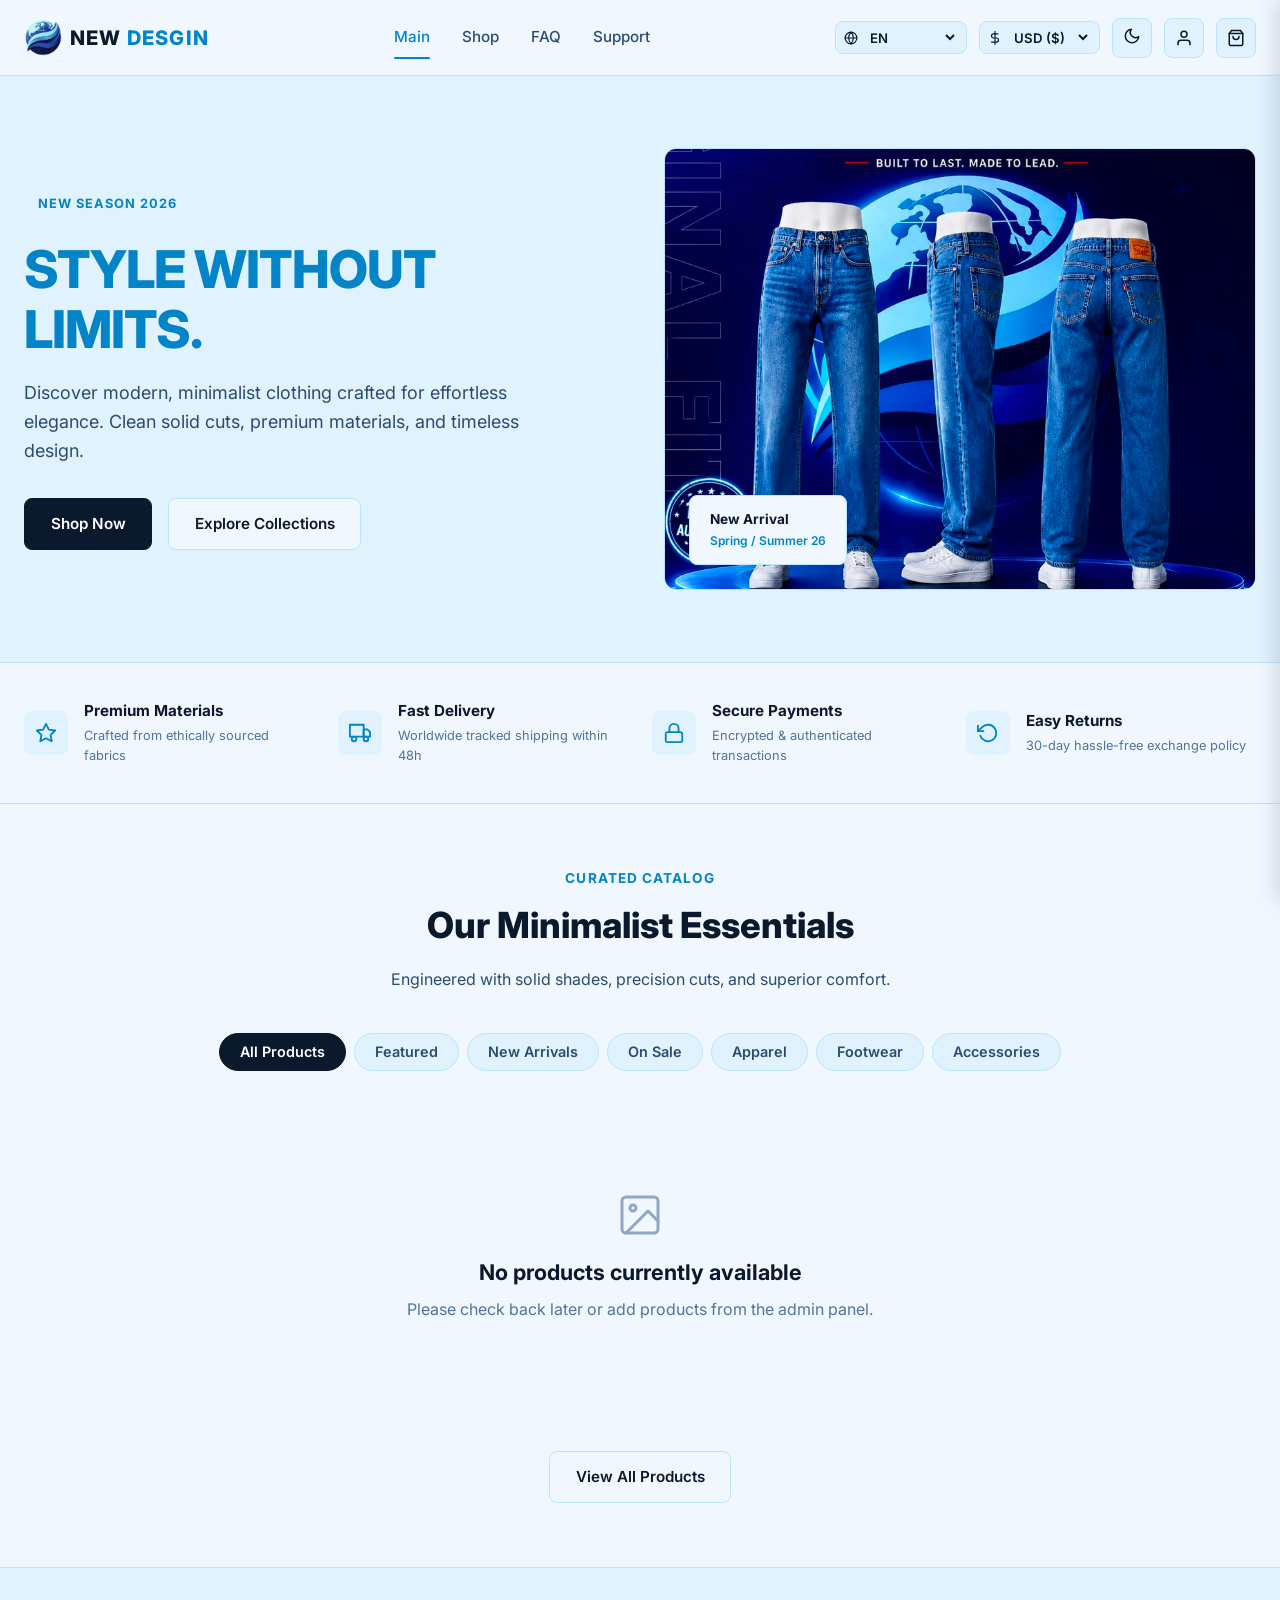
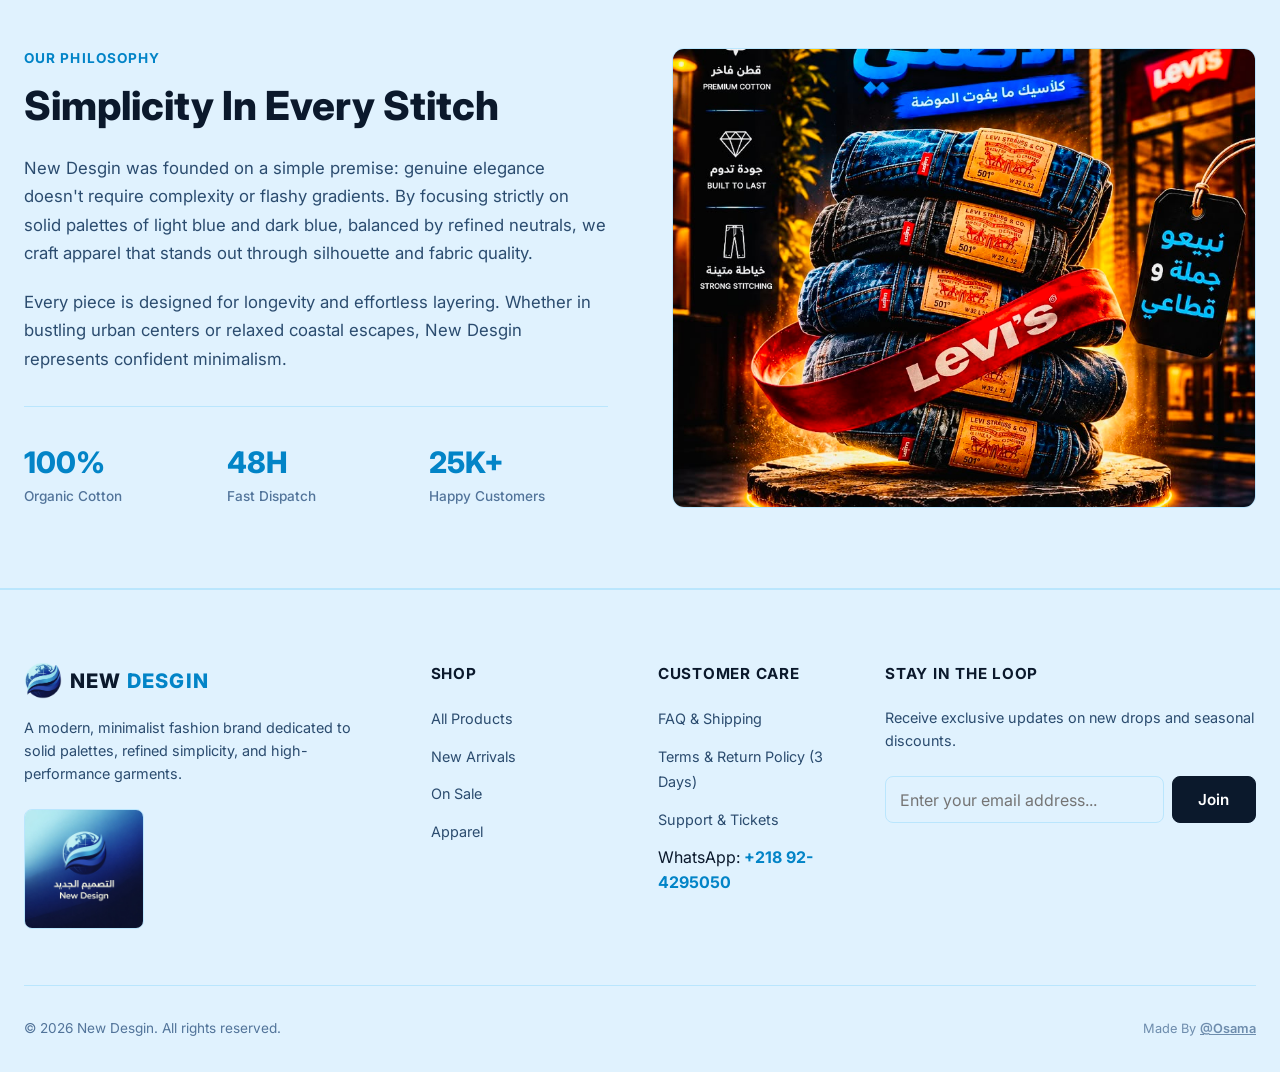
==== commit c57d8b61: "Latest update" ====
--- a/index.html
+++ b/index.html
@@ -53,15 +53,15 @@
       </button>
 
       <!-- Brand Logo -->
-      <a href="#hero" class="brand-logo" aria-label="New Desgin Home">
+      <a href="index.html" class="brand-logo" aria-label="New Desgin Home">
         <img src="Images/Logo-noBG.png" alt="New Desgin" class="brand-img" />
         <span class="brand-text">NEW <span>DESGIN</span></span>
       </a>
 
       <!-- Desktop Navigation Links -->
       <nav class="nav-links" aria-label="Main Navigation">
-        <a href="#catalog" class="nav-link active" data-i18n="navShop">Shop</a>
-        <a href="#catalog" class="nav-link" data-i18n="navCollections">Collections</a>
+        <a href="index.html" class="nav-link active" data-i18n="navMain">Main</a>
+        <a href="products.html" class="nav-link" data-i18n="navShop">Shop</a>
         <a href="faq.html" class="nav-link">FAQ</a>
         <a href="support.html" class="nav-link">Support</a>
       </nav>
@@ -163,8 +163,8 @@
     </div>
     <div class="mobile-drawer-body">
       <nav class="mobile-nav-list">
-        <a href="#catalog" class="mobile-nav-link" data-i18n="navShop">Shop</a>
-        <a href="#catalog" class="mobile-nav-link" data-i18n="navCollections">Collections</a>
+        <a href="index.html" class="mobile-nav-link active" data-i18n="navMain">Main</a>
+        <a href="products.html" class="mobile-nav-link" data-i18n="navShop">Shop</a>
         <a href="faq.html" class="mobile-nav-link">FAQ</a>
         <a href="terms.html" class="mobile-nav-link">Terms & Policies</a>
         <a href="support.html" class="mobile-nav-link">Support & Tickets</a>
@@ -224,17 +224,17 @@
     <section class="hero-section" id="hero">
       <div class="container hero-grid">
         <div class="hero-text-col">
-          <span class="hero-tag" data-i18n="heroTag">NEW SEASON 2026</span>
+          <span class="hero-tag" id="txt_heroTag" data-i18n="heroTag">NEW SEASON 2026</span>
           <h1 class="hero-title">
-            <span data-i18n="heroTitlePart1">STYLE WITHOUT</span><br>
-            <span data-i18n="heroTitlePart2">LIMITS.</span>
+            <span id="txt_heroTitlePart1" data-i18n="heroTitlePart1">STYLE WITHOUT</span><br>
+            <span id="txt_heroTitlePart2" data-i18n="heroTitlePart2">LIMITS.</span>
           </h1>
-          <p class="hero-description" data-i18n="heroDesc">
+          <p class="hero-description" id="txt_heroDesc" data-i18n="heroDesc">
             Discover modern, minimalist clothing crafted for effortless elegance. Clean solid cuts, premium materials,
             and timeless design.
           </p>
           <div class="hero-actions">
-            <a href="#catalog" class="btn btn-primary" data-i18n="heroCtaShop">Shop Now</a>
+            <a href="products.html" class="btn btn-primary" data-i18n="heroCtaShop">Shop Now</a>
             <a href="#about" class="btn btn-secondary" data-i18n="heroCtaExplore">Explore Collections</a>
           </div>
         </div>
@@ -243,8 +243,8 @@
           <div class="hero-image-wrapper">
             <img src="Images/Levis Jeans 2.png" alt="New Desgin Modern Fashion Collection" class="hero-image" />
             <div class="hero-floating-badge">
-              <div class="title" data-i18n="heroBadgeTitle">New Arrival</div>
-              <div class="subtitle" data-i18n="heroBadgeSubtitle">Spring / Summer 26</div>
+              <div class="title" id="txt_heroBadgeTitle" data-i18n="heroBadgeTitle">New Arrival</div>
+              <div class="subtitle" id="txt_heroBadgeSubtitle" data-i18n="heroBadgeSubtitle">Spring / Summer 26</div>
             </div>
           </div>
         </div>
@@ -254,7 +254,7 @@
     <!-- Value Proposition / Benefits Strip -->
     <section class="benefits-section" aria-label="Store Benefits">
       <div class="container benefits-grid">
-        <div class="benefit-item">
+        <div class="benefit-item" id="benefitItem1">
           <div class="benefit-icon">
             <svg width="22" height="22" viewBox="0 0 24 24" fill="none" stroke="currentColor" stroke-width="2"
               stroke-linecap="round" stroke-linejoin="round">
@@ -264,12 +264,12 @@
             </svg>
           </div>
           <div class="benefit-info">
-            <h4 class="benefit-title" data-i18n="benefit1Title">Premium Materials</h4>
-            <p class="benefit-subtitle" data-i18n="benefit1Desc">Crafted from ethically sourced fabrics</p>
-          </div>
-        </div>
-
-        <div class="benefit-item">
+            <h4 class="benefit-title" id="txt_benefit1Title" data-i18n="benefit1Title">Premium Materials</h4>
+            <p class="benefit-subtitle" id="txt_benefit1Desc" data-i18n="benefit1Desc">Crafted from ethically sourced fabrics</p>
+          </div>
+        </div>
+
+        <div class="benefit-item" id="benefitItem2">
           <div class="benefit-icon">
             <svg width="22" height="22" viewBox="0 0 24 24" fill="none" stroke="currentColor" stroke-width="2"
               stroke-linecap="round" stroke-linejoin="round">
@@ -280,12 +280,12 @@
             </svg>
           </div>
           <div class="benefit-info">
-            <h4 class="benefit-title" data-i18n="benefit2Title">Fast Delivery</h4>
-            <p class="benefit-subtitle" data-i18n="benefit2Desc">Worldwide tracked shipping within 48h</p>
-          </div>
-        </div>
-
-        <div class="benefit-item">
+            <h4 class="benefit-title" id="txt_benefit2Title" data-i18n="benefit2Title">Fast Delivery</h4>
+            <p class="benefit-subtitle" id="txt_benefit2Desc" data-i18n="benefit2Desc">Worldwide tracked shipping within 48h</p>
+          </div>
+        </div>
+
+        <div class="benefit-item" id="benefitItem3">
           <div class="benefit-icon">
             <svg width="22" height="22" viewBox="0 0 24 24" fill="none" stroke="currentColor" stroke-width="2"
               stroke-linecap="round" stroke-linejoin="round">
@@ -294,12 +294,12 @@
             </svg>
           </div>
           <div class="benefit-info">
-            <h4 class="benefit-title" data-i18n="benefit3Title">Secure Payments</h4>
-            <p class="benefit-subtitle" data-i18n="benefit3Desc">Encrypted & authenticated transactions</p>
-          </div>
-        </div>
-
-        <div class="benefit-item">
+            <h4 class="benefit-title" id="txt_benefit3Title" data-i18n="benefit3Title">Secure Payments</h4>
+            <p class="benefit-subtitle" id="txt_benefit3Desc" data-i18n="benefit3Desc">Encrypted & authenticated transactions</p>
+          </div>
+        </div>
+
+        <div class="benefit-item" id="benefitItem4">
           <div class="benefit-icon">
             <svg width="22" height="22" viewBox="0 0 24 24" fill="none" stroke="currentColor" stroke-width="2"
               stroke-linecap="round" stroke-linejoin="round">
@@ -308,8 +308,8 @@
             </svg>
           </div>
           <div class="benefit-info">
-            <h4 class="benefit-title" data-i18n="benefit4Title">Easy Returns</h4>
-            <p class="benefit-subtitle" data-i18n="benefit4Desc">30-day hassle-free exchange policy</p>
+            <h4 class="benefit-title" id="txt_benefit4Title" data-i18n="benefit4Title">Easy Returns</h4>
+            <p class="benefit-subtitle" id="txt_benefit4Desc" data-i18n="benefit4Desc">30-day hassle-free exchange policy</p>
           </div>
         </div>
       </div>
@@ -342,6 +342,10 @@
         <div class="products-grid" id="productsGrid" aria-live="polite">
           <!-- Dynamically populated by js/app.js -->
         </div>
+
+        <div class="view-all-container" style="text-align: center; margin-top: 3rem;">
+          <a href="products.html" class="btn btn-secondary" data-i18n="catalogViewAll">View All Products</a>
+        </div>
       </div>
     </section>
 
@@ -349,29 +353,29 @@
     <section class="about-section" id="about">
       <div class="container about-grid">
         <div class="about-text-col">
-          <span class="tag" data-i18n="aboutTag">OUR PHILOSOPHY</span>
-          <h2 class="about-title" data-i18n="aboutTitle">Simplicity In Every Stitch</h2>
-          <p class="about-paragraph" data-i18n="aboutP1">
+          <span class="tag" id="txt_aboutTag" data-i18n="aboutTag">OUR PHILOSOPHY</span>
+          <h2 class="about-title" id="txt_aboutTitle" data-i18n="aboutTitle">Simplicity In Every Stitch</h2>
+          <p class="about-paragraph" id="txt_aboutP1" data-i18n="aboutP1">
             New Desgin was founded on a simple premise: genuine elegance doesn't require complexity or flashy gradients.
             By focusing strictly on solid palettes of light blue and dark blue, balanced by refined neutrals, we craft
             apparel that stands out through silhouette and fabric quality.
           </p>
-          <p class="about-paragraph" data-i18n="aboutP2">
+          <p class="about-paragraph" id="txt_aboutP2" data-i18n="aboutP2">
             Every piece is designed for longevity and effortless layering. Whether in bustling urban centers or relaxed
             coastal escapes, New Desgin represents confident minimalism.
           </p>
           <div class="about-stats">
-            <div class="stat-item">
-              <div class="num" data-i18n="stat1Num">100%</div>
-              <div class="label" data-i18n="stat1Label">Organic Cotton</div>
+            <div class="stat-item" id="statItem1">
+              <div class="num" id="txt_stat1Num" data-i18n="stat1Num">100%</div>
+              <div class="label" id="txt_stat1Label" data-i18n="stat1Label">Organic Cotton</div>
             </div>
-            <div class="stat-item">
-              <div class="num" data-i18n="stat2Num">48H</div>
-              <div class="label" data-i18n="stat2Label">Fast Dispatch</div>
+            <div class="stat-item" id="statItem2">
+              <div class="num" id="txt_stat2Num" data-i18n="stat2Num">48H</div>
+              <div class="label" id="txt_stat2Label" data-i18n="stat2Label">Fast Dispatch</div>
             </div>
-            <div class="stat-item">
-              <div class="num" data-i18n="stat3Num">25K+</div>
-              <div class="label" data-i18n="stat3Label">Happy Customers</div>
+            <div class="stat-item" id="statItem3">
+              <div class="num" id="txt_stat3Num" data-i18n="stat3Num">25K+</div>
+              <div class="label" id="txt_stat3Label" data-i18n="stat3Label">Happy Customers</div>
             </div>
           </div>
         </div>
@@ -628,10 +632,10 @@
         <div class="footer-col">
           <h4 class="footer-col-title" data-i18n="footerShopTitle">Shop</h4>
           <ul class="footer-links">
-            <li><a href="#catalog" class="footer-link" data-i18n="tabAll">All Products</a></li>
-            <li><a href="#catalog" class="footer-link" data-i18n="tabNew">New Arrivals</a></li>
-            <li><a href="#catalog" class="footer-link" data-i18n="tabSale">On Sale</a></li>
-            <li><a href="#catalog" class="footer-link" data-i18n="tabApparel">Apparel</a></li>
+            <li><a href="products.html" class="footer-link" data-i18n="tabAll">All Products</a></li>
+            <li><a href="products.html" class="footer-link" data-i18n="tabNew">New Arrivals</a></li>
+            <li><a href="products.html" class="footer-link" data-i18n="tabSale">On Sale</a></li>
+            <li><a href="products.html" class="footer-link" data-i18n="tabApparel">Apparel</a></li>
           </ul>
         </div>
 
@@ -657,13 +661,11 @@
           </form>
         </div>
       </div>
-
       <div class="footer-bottom">
         <div>&copy; 2026 New Desgin. <span data-i18n="footerRights">All rights reserved.</span></div>
         <div style="font-size: 0.8rem; display: flex; align-items: center; gap: 1rem;">
-          <span style="opacity: 0.8;">Solid Light Blue & Dark Blue System</span>
-          <a href="admin.html" style="color: var(--brand-blue); font-weight: 600; text-decoration: underline;">Admin
-            Portal</a>
+          <span style="opacity: 0.8;">Made By <a href="https://wa.me/218916808225" target="_blank"
+              style="color: inherit; text-decoration: underline; font-weight: 600;">@Osama</a></span>
         </div>
       </div>
     </div>
@@ -677,6 +679,7 @@
   <!-- Application Modules -->
   <script src="js/config.js"></script>
   <script src="js/store-info.js"></script>
+  <script src="js/homepage.js"></script>
   <script src="js/products.js"></script>
   <script src="js/theme.js"></script>
   <script src="js/i18n.js"></script>
@@ -686,4 +689,4 @@
   <script src="js/app.js"></script>
 </body>
 
-</html>+</html>
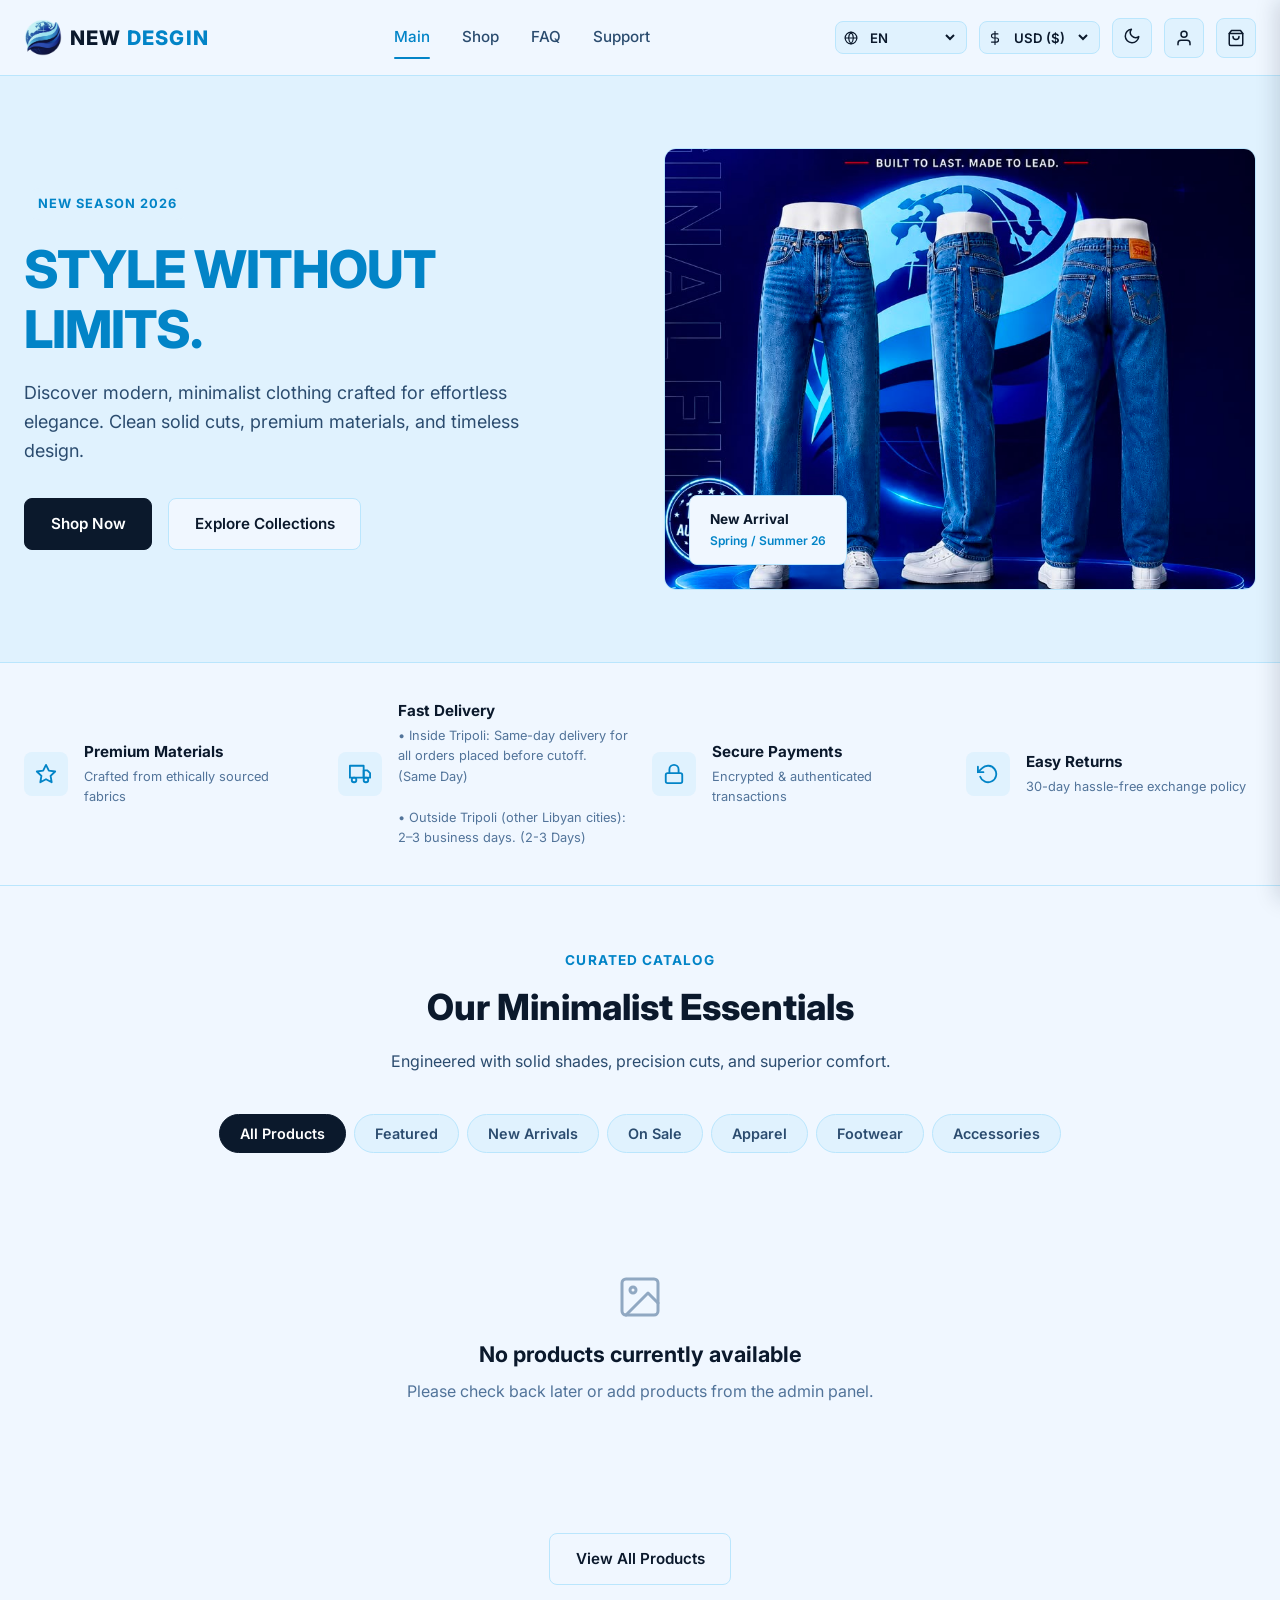
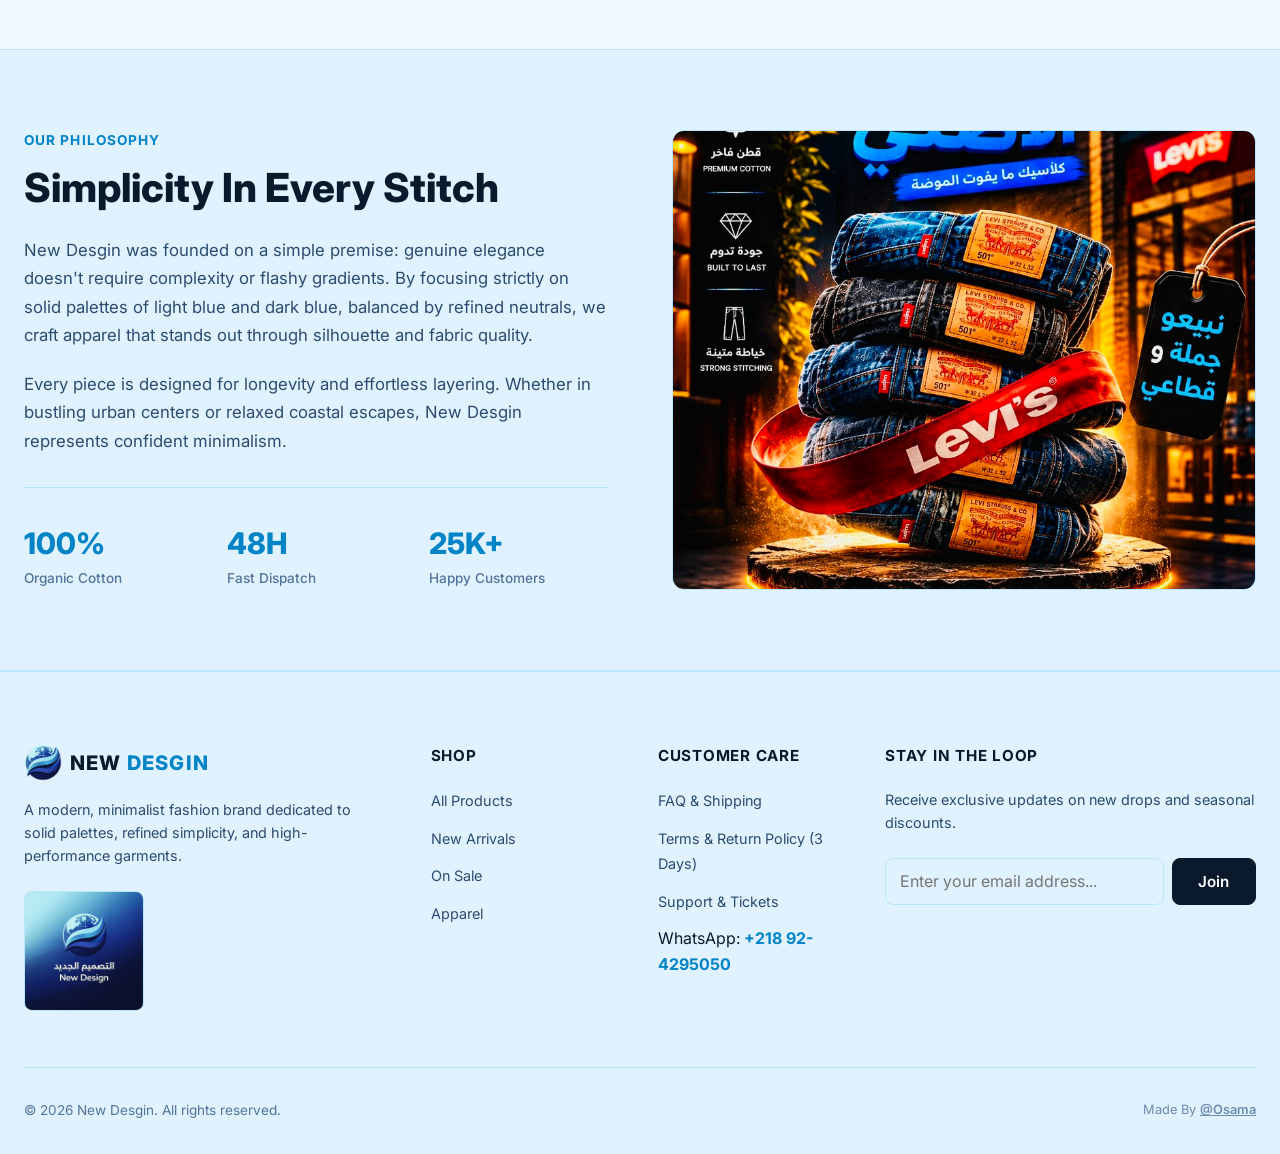
==== commit 4e64f524: "index" ====
--- a/index.html
+++ b/index.html
@@ -281,7 +281,7 @@
           </div>
           <div class="benefit-info">
             <h4 class="benefit-title" id="txt_benefit2Title" data-i18n="benefit2Title">Fast Delivery</h4>
-            <p class="benefit-subtitle" id="txt_benefit2Desc" data-i18n="benefit2Desc">Worldwide tracked shipping within 48h</p>
+            <p class="benefit-subtitle" id="txt_benefit2Desc" data-i18n="benefit2Desc">• Inside Tripoli: Same-day delivery for all orders placed before cutoff. (نفس اليوم / Same Day)<br><br>• Outside Tripoli (other Libyan cities): 2–3 business days. (2-3 أيام / 2-3 Days)</p>
           </div>
         </div>
 
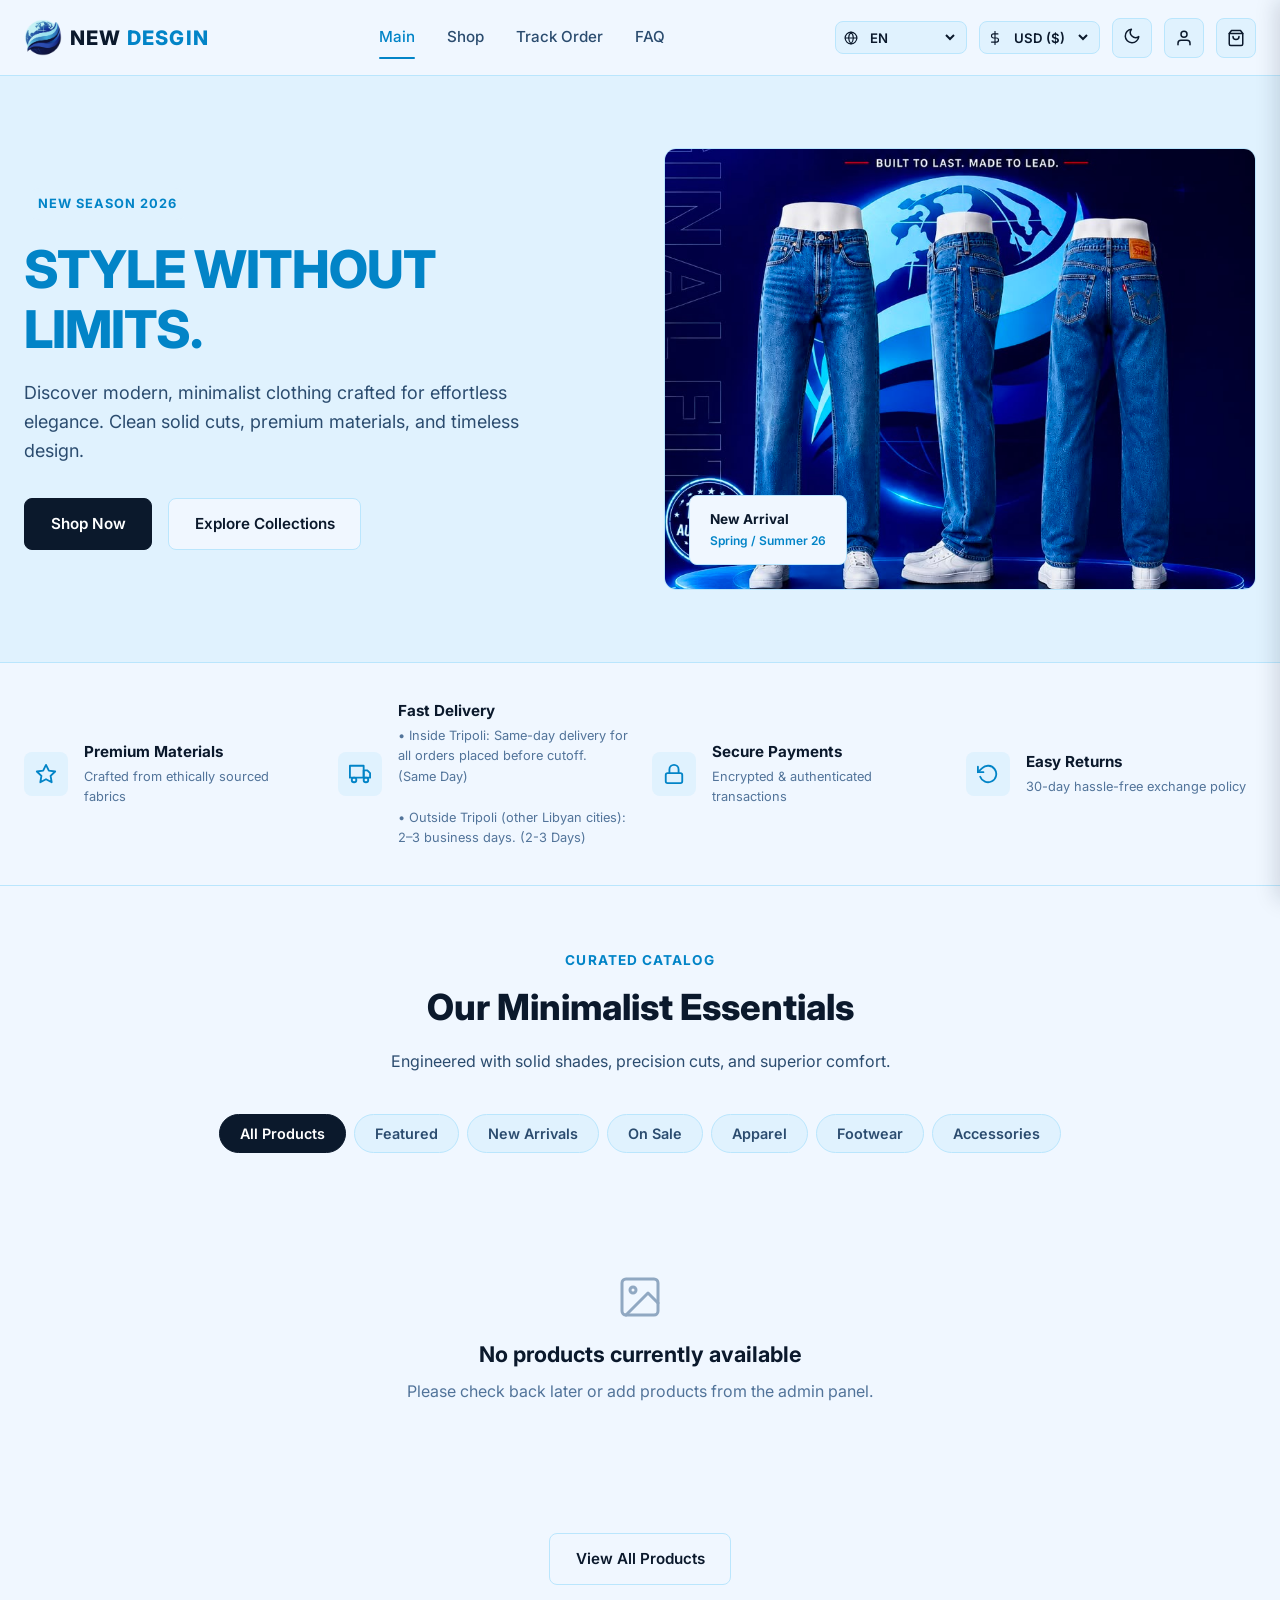
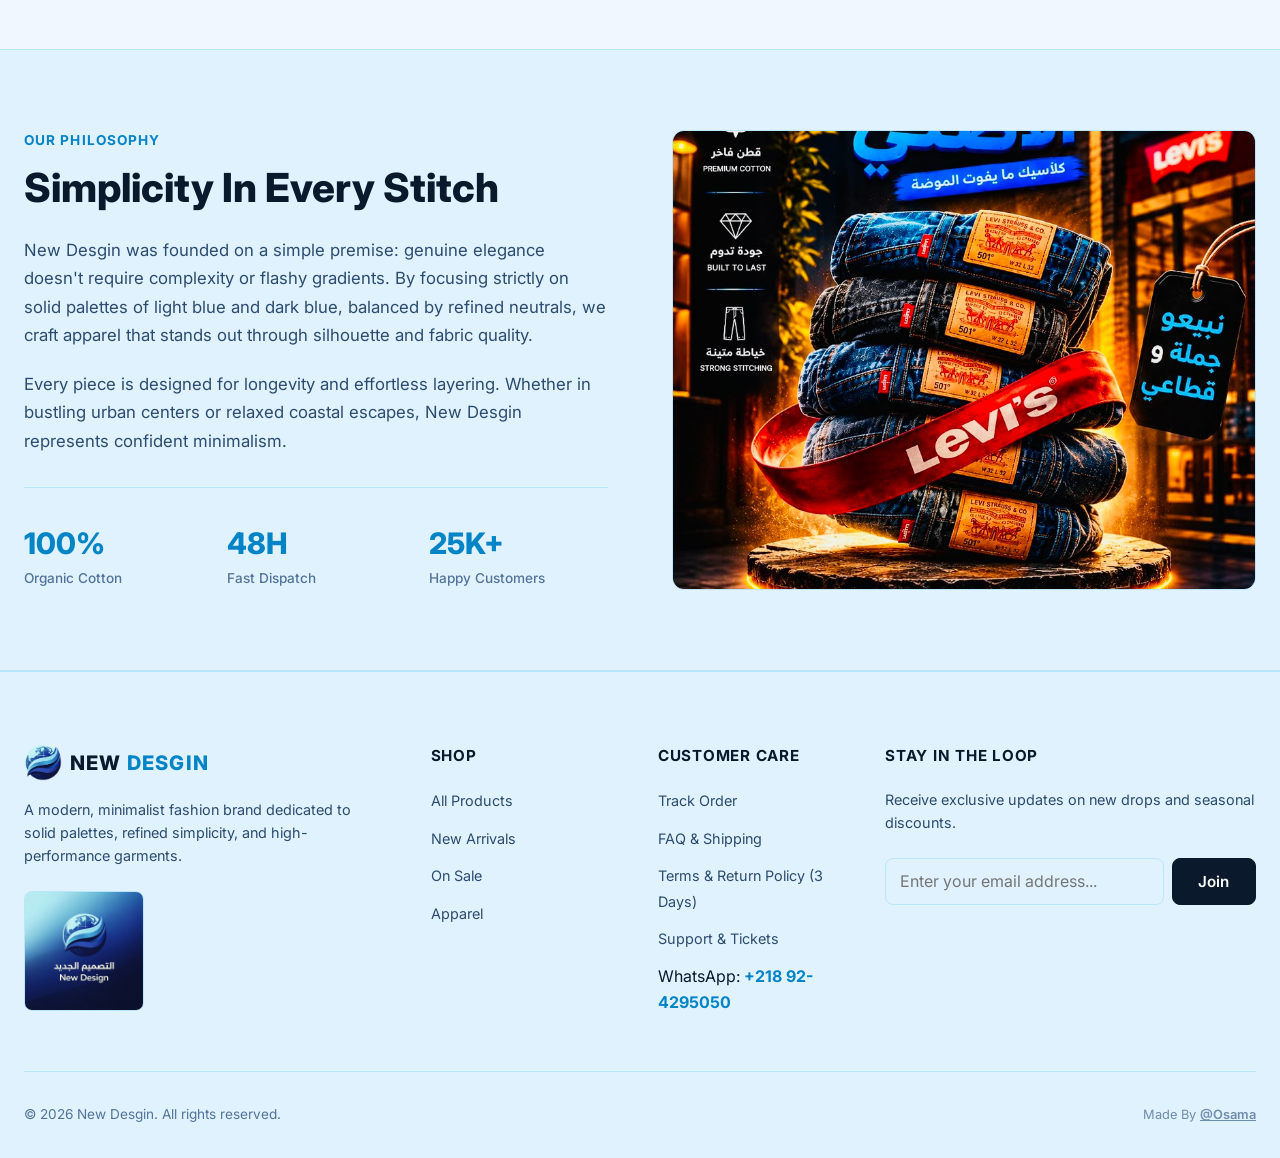
==== commit 4505bcb8: "feat: implement comprehensive responsive design, modular JavaScript features, and expanded Firebase " ====
--- a/index.html
+++ b/index.html
@@ -62,8 +62,8 @@
       <nav class="nav-links" aria-label="Main Navigation">
         <a href="index.html" class="nav-link active" data-i18n="navMain">Main</a>
         <a href="products.html" class="nav-link" data-i18n="navShop">Shop</a>
+        <a href="track.html" class="nav-link" data-i18n="navTrackOrder">Track Order</a>
         <a href="faq.html" class="nav-link">FAQ</a>
-        <a href="support.html" class="nav-link">Support</a>
       </nav>
 
       <!-- Header Actions / Utilities -->
@@ -117,19 +117,30 @@
           </button>
         </div>
 
-        <!-- Auth State Button (Logged In) -->
-        <div class="auth-state-logged-in" style="display: none; align-items: center; gap: 0.5rem;">
-          <button type="button" class="auth-user-btn" id="logoutBtn" title="Click to Log Out">
-            <span class="auth-avatar auth-user-avatar-initial">U</span>
-            <span class="auth-user-name"
-              style="max-width: 100px; overflow: hidden; text-overflow: ellipsis; white-space: nowrap;">User</span>
-            <svg width="14" height="14" viewBox="0 0 24 24" fill="none" stroke="currentColor" stroke-width="2"
-              stroke-linecap="round" stroke-linejoin="round">
-              <path d="M9 21H5a2 2 0 0 1-2-2V5a2 2 0 0 1 2-2h4"></path>
-              <polyline points="16 17 21 12 16 7"></polyline>
-              <line x1="21" y1="12" x2="9" y2="12"></line>
-            </svg>
+        <!-- Auth State Button (Logged In Dropdown) -->
+        <div class="auth-state-logged-in auth-user-dropdown-container" style="display: none; align-items: center;">
+          <button type="button" class="auth-user-btn" id="userDropdownToggleBtn" aria-label="User Menu" title="User Menu" style="padding: 3px; border-radius: 50%; border: none; background: transparent;">
+            <span class="auth-avatar auth-user-avatar-initial" style="width: 32px; height: 32px; font-size: 0.9rem; font-weight: 800; border: 2px solid var(--brand-blue);">U</span>
           </button>
+          <div class="user-dropdown-menu" id="userAccountDropdown">
+            <div class="user-dropdown-header">
+              <div class="user-dropdown-name auth-user-name">User</div>
+              <div class="user-dropdown-email" id="userDropdownEmail">user@example.com</div>
+            </div>
+            <a href="profile.html" class="user-dropdown-item">
+              <svg width="16" height="16" viewBox="0 0 24 24" fill="none" stroke="currentColor" stroke-width="2" stroke-linecap="round" stroke-linejoin="round"><path d="M20 21v-2a4 4 0 0 0-4-4H8a4 4 0 0 0-4 4v2"></path><circle cx="12" cy="7" r="4"></circle></svg>
+              <span data-i18n="navProfile">Profile</span>
+            </a>
+            <a href="admin.html" class="user-dropdown-item user-dropdown-admin-link" style="display: none; color: var(--brand-blue); font-weight: 700;">
+              <svg width="16" height="16" viewBox="0 0 24 24" fill="none" stroke="currentColor" stroke-width="2" stroke-linecap="round" stroke-linejoin="round"><path d="M12 22s8-4 8-10V5l-8-3-8 3v7c0 6 8 10 8 10z"></path></svg>
+              <span>Admin Panel</span>
+            </a>
+            <div class="user-dropdown-divider"></div>
+            <button type="button" class="user-dropdown-item logout-action-btn" id="logoutBtn" style="color: var(--error);">
+              <svg width="16" height="16" viewBox="0 0 24 24" fill="none" stroke="currentColor" stroke-width="2" stroke-linecap="round" stroke-linejoin="round"><path d="M9 21H5a2 2 0 0 1-2-2V5a2 2 0 0 1 2-2h4"></path><polyline points="16 17 21 12 16 7"></polyline><line x1="21" y1="12" x2="9" y2="12"></line></svg>
+              <span data-i18n="navLogout">Sign Out</span>
+            </button>
+          </div>
         </div>
 
         <!-- Cart Open Button with dynamic counter badge -->
@@ -165,6 +176,7 @@
       <nav class="mobile-nav-list">
         <a href="index.html" class="mobile-nav-link active" data-i18n="navMain">Main</a>
         <a href="products.html" class="mobile-nav-link" data-i18n="navShop">Shop</a>
+        <a href="track.html" class="mobile-nav-link" data-i18n="navTrackOrder">Track Order</a>
         <a href="faq.html" class="mobile-nav-link">FAQ</a>
         <a href="terms.html" class="mobile-nav-link">Terms & Policies</a>
         <a href="support.html" class="mobile-nav-link">Support & Tickets</a>
@@ -265,7 +277,8 @@
           </div>
           <div class="benefit-info">
             <h4 class="benefit-title" id="txt_benefit1Title" data-i18n="benefit1Title">Premium Materials</h4>
-            <p class="benefit-subtitle" id="txt_benefit1Desc" data-i18n="benefit1Desc">Crafted from ethically sourced fabrics</p>
+            <p class="benefit-subtitle" id="txt_benefit1Desc" data-i18n="benefit1Desc">Crafted from ethically sourced
+              fabrics</p>
           </div>
         </div>
 
@@ -281,7 +294,9 @@
           </div>
           <div class="benefit-info">
             <h4 class="benefit-title" id="txt_benefit2Title" data-i18n="benefit2Title">Fast Delivery</h4>
-            <p class="benefit-subtitle" id="txt_benefit2Desc" data-i18n="benefit2Desc">• Inside Tripoli: Same-day delivery for all orders placed before cutoff. (نفس اليوم / Same Day)<br><br>• Outside Tripoli (other Libyan cities): 2–3 business days. (2-3 أيام / 2-3 Days)</p>
+            <p class="benefit-subtitle" id="txt_benefit2Desc" data-i18n="benefit2Desc">• Inside Tripoli: Same-day
+              delivery for all orders placed before cutoff. (نفس اليوم / Same Day)<br><br>• Outside Tripoli (other
+              Libyan cities): 2–3 business days. (2-3 أيام / 2-3 Days)</p>
           </div>
         </div>
 
@@ -295,7 +310,8 @@
           </div>
           <div class="benefit-info">
             <h4 class="benefit-title" id="txt_benefit3Title" data-i18n="benefit3Title">Secure Payments</h4>
-            <p class="benefit-subtitle" id="txt_benefit3Desc" data-i18n="benefit3Desc">Encrypted & authenticated transactions</p>
+            <p class="benefit-subtitle" id="txt_benefit3Desc" data-i18n="benefit3Desc">Encrypted & authenticated
+              transactions</p>
           </div>
         </div>
 
@@ -309,7 +325,8 @@
           </div>
           <div class="benefit-info">
             <h4 class="benefit-title" id="txt_benefit4Title" data-i18n="benefit4Title">Easy Returns</h4>
-            <p class="benefit-subtitle" id="txt_benefit4Desc" data-i18n="benefit4Desc">30-day hassle-free exchange policy</p>
+            <p class="benefit-subtitle" id="txt_benefit4Desc" data-i18n="benefit4Desc">30-day hassle-free exchange
+              policy</p>
           </div>
         </div>
       </div>
@@ -642,9 +659,10 @@
         <div class="footer-col">
           <h4 class="footer-col-title" data-i18n="footerHelpTitle">Customer Care</h4>
           <ul class="footer-links">
-            <li><a href="faq.html" class="footer-link">FAQ & Shipping</a></li>
-            <li><a href="terms.html" class="footer-link">Terms & Return Policy (3 Days)</a></li>
-            <li><a href="support.html" class="footer-link">Support & Tickets</a></li>
+            <li><a href="track.html" class="footer-link" data-i18n="navTrackOrder">Track Order</a></li>
+            <li><a href="faq.html" class="footer-link">FAQ &amp; Shipping</a></li>
+            <li><a href="terms.html" class="footer-link">Terms &amp; Return Policy (3 Days)</a></li>
+            <li><a href="support.html" class="footer-link">Support &amp; Tickets</a></li>
             <li>WhatsApp: <a href="https://wa.me/218924295050" target="_blank" data-store-info="whatsapp"
                 style="color: var(--brand-blue); font-weight: 700;">+218 92-4295050</a></li>
           </ul>
@@ -689,4 +707,4 @@
   <script src="js/app.js"></script>
 </body>
 
-</html>
+</html>
--- a/css/style.css
+++ b/css/style.css
@@ -26,6 +26,7 @@
   /* Deeper Light-Blue Accent Surface */
   --card-bg: #ffffff;
   /* Crisp White to Stand Out on Ice-Blue BG */
+  --bg-card: #ffffff;
   --modal-bg: #ffffff;
   --border-color: #bae6fd;
   /* Soft Light-Blue Border */
@@ -93,6 +94,7 @@
   /* Active/Hover State Blue Surface */
   --card-bg: #102442;
   /* Vibrant Dark-Navy Card */
+  --bg-card: #102442;
   --modal-bg: #102442;
   --border-color: #1c3d66;
   /* Distinct Cool Blue Border */
@@ -403,6 +405,8 @@
   background-color: var(--bg-secondary);
   font-size: 0.85rem;
   font-weight: 600;
+  color: var(--text-main);
+  cursor: pointer;
 }
 
 .auth-user-btn:hover {
@@ -421,6 +425,95 @@
   display: flex;
   align-items: center;
   justify-content: center;
+}
+
+/* Auth User Account Dropdown Menu */
+.auth-user-dropdown-container {
+  position: relative;
+  display: inline-block;
+}
+
+.user-dropdown-menu {
+  position: absolute;
+  top: calc(100% + 8px);
+  right: 0;
+  width: 220px;
+  background-color: var(--modal-bg, var(--card-bg, #ffffff)) !important;
+  border: 1px solid var(--border-color);
+  border-radius: var(--radius-md);
+  box-shadow: 0 10px 30px rgba(0, 0, 0, 0.25);
+  padding: 0.5rem 0;
+  z-index: 10000;
+  opacity: 0;
+  visibility: hidden;
+  transform: translateY(8px);
+  transition: opacity 0.2s ease, transform 0.2s ease, visibility 0.2s;
+}
+
+[dir="rtl"] .user-dropdown-menu {
+  right: auto;
+  left: 0;
+}
+
+.user-dropdown-menu.active {
+  opacity: 1;
+  visibility: visible;
+  transform: translateY(0);
+}
+
+.user-dropdown-header {
+  padding: 0.75rem 1rem;
+  border-bottom: 1px solid var(--border-color);
+  background-color: var(--bg-secondary);
+}
+
+.user-dropdown-name {
+  font-weight: 800;
+  font-size: 0.9rem;
+  color: var(--text-main);
+  white-space: nowrap;
+  overflow: hidden;
+  text-overflow: ellipsis;
+}
+
+.user-dropdown-email {
+  font-size: 0.78rem;
+  color: var(--text-secondary);
+  white-space: nowrap;
+  overflow: hidden;
+  text-overflow: ellipsis;
+}
+
+.user-dropdown-item {
+  display: flex;
+  align-items: center;
+  gap: 8px;
+  padding: 0.65rem 1rem;
+  font-size: 0.88rem;
+  font-weight: 600;
+  color: var(--text-main);
+  text-decoration: none;
+  background: none;
+  border: none;
+  width: 100%;
+  text-align: left;
+  cursor: pointer;
+  transition: background-color var(--transition-fast), color var(--transition-fast);
+}
+
+[dir="rtl"] .user-dropdown-item {
+  text-align: right;
+}
+
+.user-dropdown-item:hover {
+  background-color: var(--bg-tertiary);
+  color: var(--brand-blue);
+}
+
+.user-dropdown-divider {
+  height: 1px;
+  background-color: var(--border-color);
+  margin: 0.4rem 0;
 }
 
 .mobile-menu-toggle {
@@ -2312,4 +2405,315 @@
   letter-spacing: -0.05em;
   line-height: 1;
   margin-bottom: 1rem;
+}
+
+/* Checkout Modal & Track Order UI */
+.nd-checkout-modal-backdrop {
+  position: fixed;
+  top: 0;
+  left: 0;
+  width: 100vw;
+  height: 100vh;
+  background-color: rgba(0, 0, 0, 0.7);
+  backdrop-filter: blur(6px);
+  z-index: 9999;
+  display: flex;
+  align-items: center;
+  justify-content: center;
+  opacity: 0;
+  pointer-events: none;
+  transition: opacity 0.3s ease;
+  padding: 1rem;
+}
+
+.nd-checkout-modal-backdrop.active {
+  opacity: 1;
+  pointer-events: auto;
+}
+
+.nd-checkout-modal-content {
+  background-color: var(--modal-bg, var(--card-bg)) !important;
+  border: 1px solid var(--border-color);
+  border-radius: var(--radius-lg);
+  width: 100%;
+  max-width: 520px;
+  padding: 1.75rem;
+  box-shadow: 0 25px 60px rgba(0, 0, 0, 0.6);
+  transform: translateY(20px);
+  transition: transform 0.3s ease;
+  max-height: 90vh;
+  overflow-y: auto;
+  color: var(--text-main) !important;
+  position: relative;
+  z-index: 10000;
+}
+
+.nd-checkout-modal-backdrop.active .nd-checkout-modal-content {
+  transform: translateY(0);
+}
+
+.nd-checkout-modal-header {
+  display: flex;
+  align-items: center;
+  justify-content: space-between;
+  padding-bottom: 1rem;
+  border-bottom: 1px solid var(--border-color);
+  margin-bottom: 1.25rem;
+}
+
+.nd-checkout-modal-header h3 {
+  font-size: 1.25rem;
+  font-weight: 800;
+  color: var(--text-main) !important;
+  display: flex;
+  align-items: center;
+  gap: 8px;
+}
+
+.nd-modal-close {
+  background: none;
+  border: none;
+  font-size: 1.75rem;
+  color: var(--text-muted);
+  cursor: pointer;
+  line-height: 1;
+  padding: 0 4px;
+}
+
+.nd-modal-close:hover {
+  color: var(--error);
+}
+
+.nd-checkout-summary {
+  background-color: var(--bg-secondary) !important;
+  border: 1px solid var(--border-color);
+  border-radius: var(--radius-md);
+  padding: 0.85rem 1.1rem;
+  display: flex;
+  justify-content: space-between;
+  align-items: center;
+  margin-bottom: 1.25rem;
+  font-size: 0.95rem;
+  color: var(--text-main) !important;
+}
+
+.nd-form-group {
+  margin-bottom: 1rem;
+}
+
+.nd-form-group label {
+  display: block;
+  font-size: 0.88rem;
+  font-weight: 700;
+  color: var(--text-main) !important;
+  margin-bottom: 0.4rem;
+}
+
+.nd-input {
+  width: 100%;
+  padding: 0.75rem 1rem;
+  background-color: var(--bg-primary) !important;
+  border: 1px solid var(--border-color);
+  border-radius: var(--radius-md);
+  color: var(--text-main) !important;
+  font-size: 0.95rem;
+  font-family: inherit;
+  transition: border-color var(--transition-fast), box-shadow var(--transition-fast);
+}
+
+.nd-input::placeholder {
+  color: var(--text-muted);
+  opacity: 0.7;
+}
+
+.nd-input:focus {
+  outline: none;
+  border-color: var(--brand-blue);
+  box-shadow: 0 0 0 3px rgba(14, 165, 233, 0.2);
+}
+
+.nd-checkout-footer {
+  display: flex;
+  justify-content: flex-end;
+  gap: 0.75rem;
+  margin-top: 1.5rem;
+  padding-top: 1rem;
+  border-top: 1px solid var(--border-color);
+}
+
+/* Track Order Component Styling */
+.track-section {
+  padding: 3.5rem 0;
+  min-height: 60vh;
+}
+
+.track-hero-card {
+  max-width: 680px;
+  margin: 0 auto 2.5rem;
+  background-color: var(--bg-card);
+  border: 1px solid var(--border-color);
+  border-radius: var(--radius-lg);
+  padding: 2.25rem 2rem;
+  box-shadow: var(--shadow-md);
+  text-align: center;
+}
+
+.track-search-box {
+  display: flex;
+  gap: 0.75rem;
+  margin-top: 1.5rem;
+}
+
+.track-card {
+  background-color: var(--bg-card);
+  border: 1px solid var(--border-color);
+  border-radius: var(--radius-lg);
+  padding: 2rem;
+  box-shadow: var(--shadow-md);
+  margin-top: 1.5rem;
+}
+
+.track-card-header {
+  display: flex;
+  justify-content: space-between;
+  align-items: flex-start;
+  padding-bottom: 1.5rem;
+  border-bottom: 1px solid var(--border-color);
+  margin-bottom: 2rem;
+  flex-wrap: wrap;
+  gap: 1rem;
+}
+
+.track-badge {
+  display: inline-block;
+  padding: 4px 12px;
+  border-radius: var(--radius-full);
+  font-size: 0.8rem;
+  font-weight: 700;
+  text-transform: uppercase;
+  letter-spacing: 0.05em;
+}
+
+.status-pending { background-color: rgba(245, 158, 11, 0.15); color: #f59e0b; }
+.status-processing { background-color: rgba(14, 165, 233, 0.15); color: var(--brand-blue); }
+.status-shipped { background-color: rgba(99, 102, 241, 0.15); color: #6366f1; }
+.status-delivered, .status-completed { background-color: rgba(16, 185, 129, 0.15); color: var(--success); }
+.status-canceled, .status-cancelled { background-color: rgba(239, 68, 68, 0.15); color: var(--error); }
+
+.track-timeline {
+  display: grid;
+  grid-template-columns: repeat(4, 1fr);
+  gap: 1rem;
+  margin: 2rem 0;
+  position: relative;
+}
+
+.timeline-step {
+  text-align: center;
+  position: relative;
+  opacity: 0.4;
+  transition: opacity 0.3s ease;
+}
+
+.timeline-step.completed, .timeline-step.active {
+  opacity: 1;
+}
+
+.step-icon {
+  width: 50px;
+  height: 50px;
+  border-radius: 50%;
+  background-color: var(--bg-secondary);
+  border: 2px solid var(--border-color);
+  display: flex;
+  align-items: center;
+  justify-content: center;
+  font-size: 1.35rem;
+  margin: 0 auto 0.75rem;
+  transition: all 0.3s ease;
+}
+
+.timeline-step.completed .step-icon {
+  border-color: var(--success);
+  background-color: rgba(16, 185, 129, 0.15);
+}
+
+.timeline-step.active .step-icon {
+  border-color: var(--brand-blue);
+  background-color: rgba(14, 165, 233, 0.15);
+  box-shadow: 0 0 0 4px rgba(14, 165, 233, 0.2);
+}
+
+.step-label {
+  font-size: 0.85rem;
+  font-weight: 700;
+  color: var(--text-main);
+}
+
+.track-sections-grid {
+  display: grid;
+  grid-template-columns: 1fr 1fr;
+  gap: 1.5rem;
+  margin-top: 2rem;
+}
+
+@media (max-width: 768px) {
+  .track-sections-grid {
+    grid-template-columns: 1fr;
+  }
+  .track-timeline {
+    grid-template-columns: 1fr 1fr;
+    gap: 1.5rem;
+  }
+}
+
+.track-section-box {
+  background-color: var(--bg-secondary);
+  border: 1px solid var(--border-color);
+  border-radius: var(--radius-md);
+  padding: 1.25rem 1.5rem;
+}
+
+.section-box-title {
+  font-size: 1rem;
+  font-weight: 700;
+  color: var(--text-main);
+  margin-bottom: 1rem;
+  padding-bottom: 0.5rem;
+  border-bottom: 1px solid var(--border-color);
+}
+
+.info-row {
+  display: flex;
+  justify-content: space-between;
+  font-size: 0.9rem;
+  margin-bottom: 0.6rem;
+  color: var(--text-secondary);
+}
+
+.track-items-list {
+  display: flex;
+  flex-direction: column;
+  gap: 0.75rem;
+}
+
+.track-item-row {
+  display: flex;
+  justify-content: space-between;
+  align-items: center;
+  font-size: 0.9rem;
+  padding: 0.4rem 0;
+}
+
+.track-item-title {
+  font-weight: 600;
+  color: var(--text-main);
+  font-size: 0.92rem;
+}
+
+.track-item-meta {
+  font-size: 0.8rem;
+  color: var(--text-muted);
+  display: flex;
+  gap: 10px;
 }
--- a/css/responsive.css
+++ b/css/responsive.css
@@ -75,6 +75,10 @@
 
   .header-actions .selector-pill {
     display: none; /* In drawer on mobile to save precious top bar space */
+  }
+
+  .header-actions .theme-toggle-btn {
+    display: none !important; /* Hide dark mode toggle from header on phone; kept in mobile drawer */
   }
 
   .mobile-menu-toggle {
@@ -380,4 +384,86 @@
     padding: 0.4rem 0.85rem;
     font-size: 0.8rem;
   }
+
+  /* Phone-friendly Checkout Modal */
+  .nd-checkout-modal-backdrop {
+    padding: 0.5rem;
+  }
+
+  .nd-checkout-modal-content {
+    padding: 1.25rem 1rem;
+    max-width: 96%;
+    border-radius: var(--radius-md);
+    background-color: var(--modal-bg, var(--card-bg, #ffffff)) !important;
+    color: var(--text-main) !important;
+  }
+
+  .nd-checkout-summary {
+    flex-direction: row;
+    align-items: center;
+    gap: 0.5rem;
+    padding: 0.75rem;
+  }
+
+  .nd-checkout-footer {
+    flex-direction: column-reverse;
+    gap: 0.6rem;
+  }
+
+  .nd-checkout-footer .btn {
+    width: 100%;
+    justify-content: center;
+  }
+
+  /* Phone-friendly Profile Dashboard */
+  .profile-hero {
+    flex-direction: column;
+    align-items: flex-start;
+    padding: 1.25rem 1rem;
+    gap: 1rem;
+  }
+
+  .profile-hero > div:first-child {
+    flex-direction: row;
+    align-items: center;
+    gap: 1rem;
+    width: 100%;
+  }
+
+  .profile-avatar-circle {
+    width: 58px;
+    height: 58px;
+    font-size: 1.6rem;
+    flex-shrink: 0;
+  }
+
+  .profile-hero > div:last-child {
+    width: 100%;
+    justify-content: flex-start;
+    flex-wrap: wrap;
+    gap: 0.5rem;
+  }
+
+  .profile-hero > div:last-child .btn {
+    flex: 1;
+    min-width: 120px;
+    justify-content: center;
+    font-size: 0.82rem;
+    padding: 0.5rem 0.75rem;
+  }
+
+  .profile-grid {
+    grid-template-columns: 1fr;
+    gap: 1.25rem;
+  }
+
+  .profile-card {
+    padding: 1.25rem 1rem;
+    border-radius: var(--radius-md);
+  }
+
+  .profile-card-title {
+    font-size: 1.1rem;
+    margin-bottom: 1.25rem;
+  }
 }
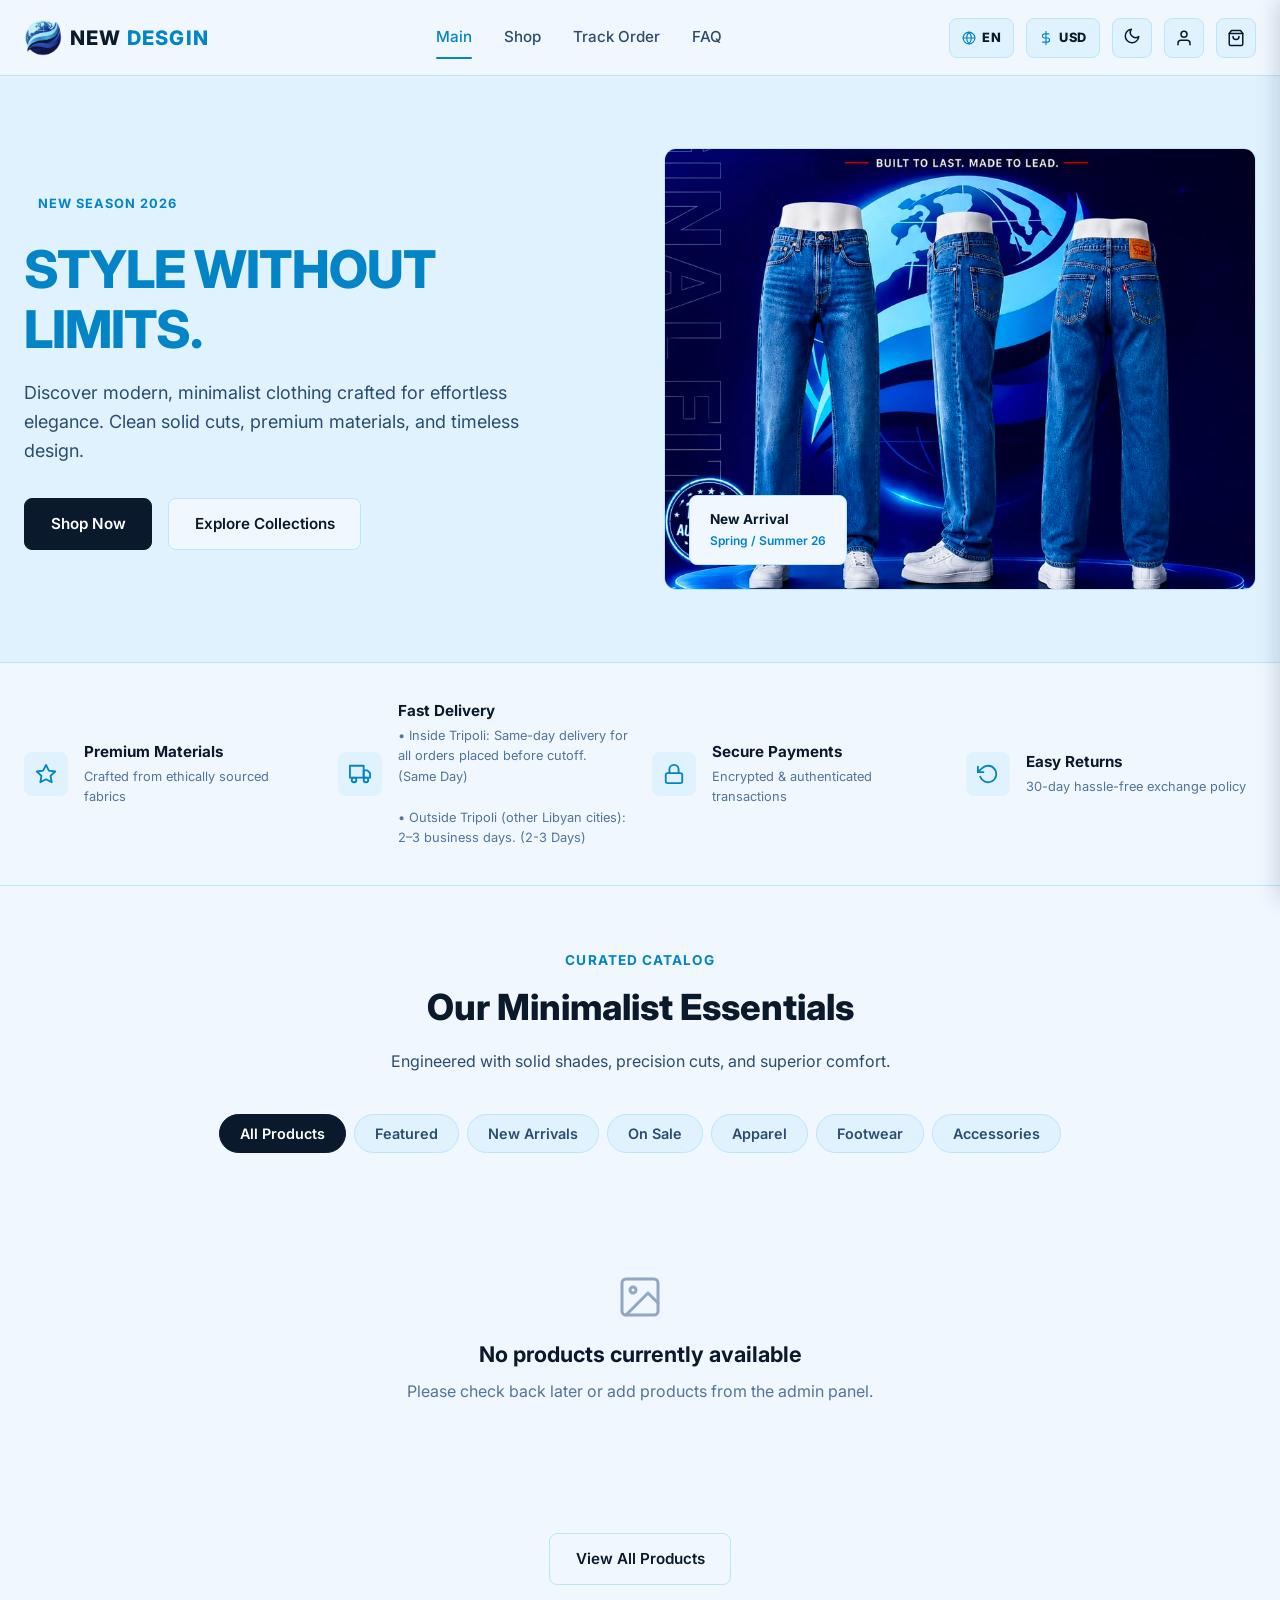
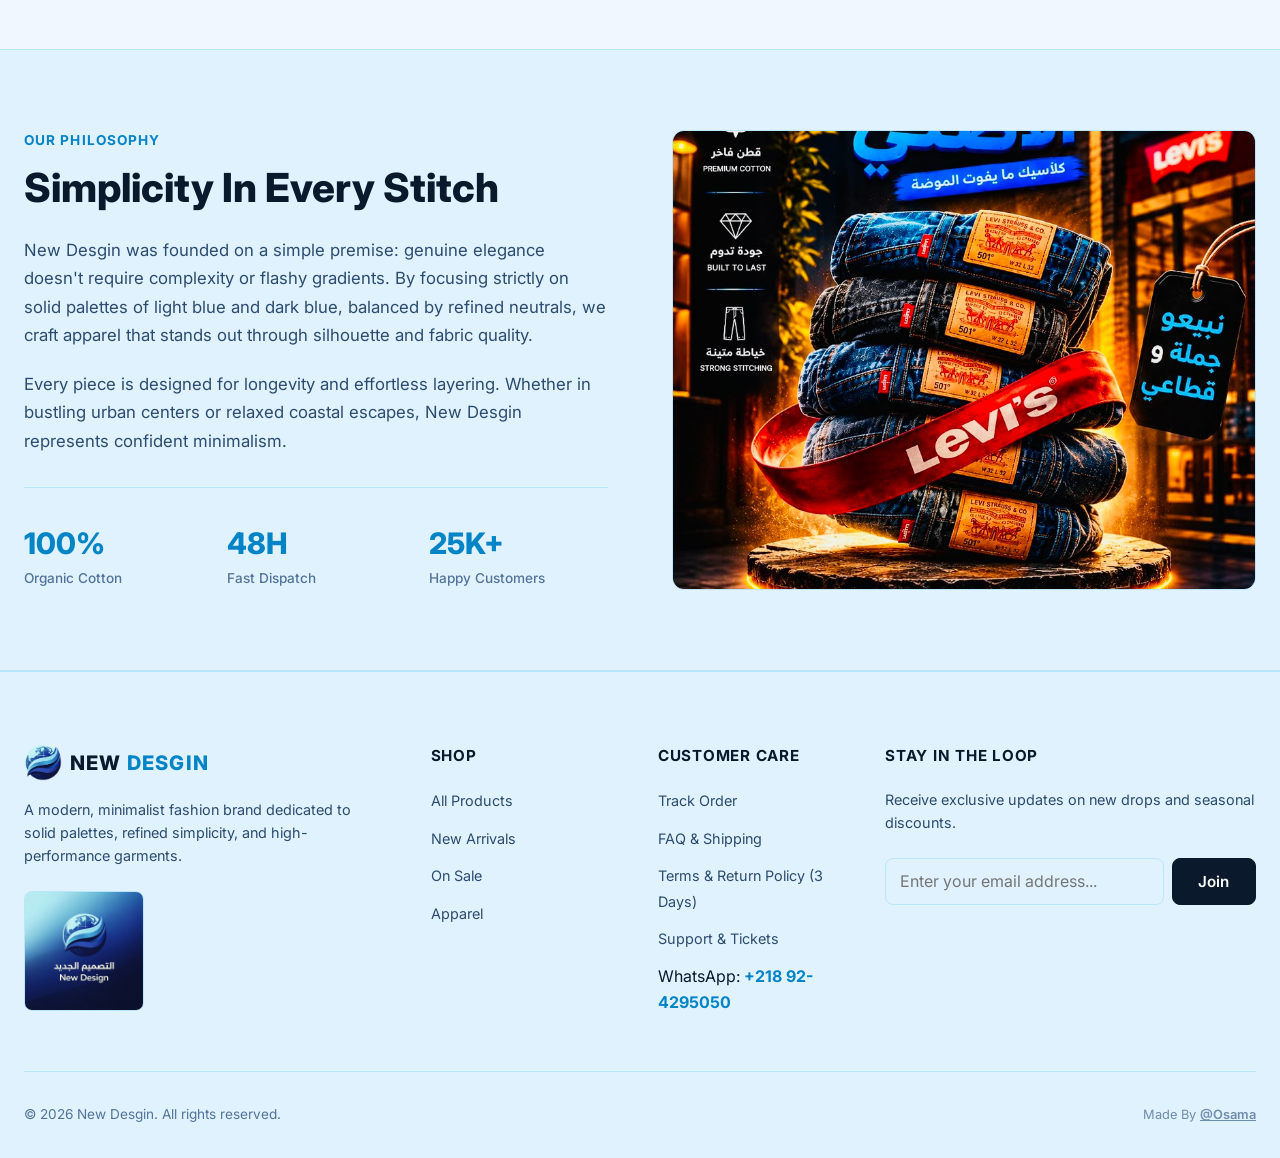
==== commit e3067bab: "refactor: replace language and currency dropdown selectors with toggle buttons" ====
--- a/index.html
+++ b/index.html
@@ -68,32 +68,24 @@
 
       <!-- Header Actions / Utilities -->
       <div class="header-actions">
-        <!-- Language Switcher -->
-        <div class="selector-pill" title="Select Language">
-          <svg width="14" height="14" viewBox="0 0 24 24" fill="none" stroke="currentColor" stroke-width="2"
-            stroke-linecap="round" stroke-linejoin="round">
+        <!-- Language Toggle Button -->
+        <button type="button" class="header-toggle-btn lang-toggle-btn" aria-label="Toggle Language" title="Switch Language / تغيير اللغة">
+          <svg width="14" height="14" viewBox="0 0 24 24" fill="none" stroke="currentColor" stroke-width="2" stroke-linecap="round" stroke-linejoin="round">
             <circle cx="12" cy="12" r="10"></circle>
             <line x1="2" y1="12" x2="22" y2="12"></line>
             <path d="M12 2a15.3 15.3 0 0 1 4 10 15.3 15.3 0 0 1-4 10 15.3 15.3 0 0 1-4-10 15.3 15.3 0 0 1 4-10z"></path>
           </svg>
-          <select class="lang-selector" aria-label="Language Selector">
-            <option value="en">EN</option>
-            <option value="ar">العربية (AR)</option>
-          </select>
-        </div>
-
-        <!-- Currency Switcher -->
-        <div class="selector-pill" title="Select Currency">
-          <svg width="14" height="14" viewBox="0 0 24 24" fill="none" stroke="currentColor" stroke-width="2"
-            stroke-linecap="round" stroke-linejoin="round">
+          <span class="lang-toggle-text toggle-badge">EN</span>
+        </button>
+
+        <!-- Currency Toggle Button -->
+        <button type="button" class="header-toggle-btn currency-toggle-btn" aria-label="Toggle Currency" title="Switch Currency / تغيير العملة">
+          <svg width="14" height="14" viewBox="0 0 24 24" fill="none" stroke="currentColor" stroke-width="2" stroke-linecap="round" stroke-linejoin="round">
             <line x1="12" y1="1" x2="12" y2="23"></line>
             <path d="M17 5H9.5a3.5 3.5 0 0 0 0 7h5a3.5 3.5 0 0 1 0 7H6"></path>
           </svg>
-          <select class="currency-selector" aria-label="Currency Selector">
-            <option value="USD">USD ($)</option>
-            <option value="LYD">LYD (ل.د)</option>
-          </select>
-        </div>
+          <span class="currency-toggle-text toggle-badge">USD</span>
+        </button>
 
         <!-- Theme Toggle Button -->
         <button type="button" class="action-btn theme-toggle-btn" aria-label="Toggle Dark / Light Theme"
@@ -201,18 +193,25 @@
 
         <div class="mobile-setting-row">
           <span>Language / اللغة</span>
-          <select class="lang-selector" aria-label="Mobile Language Selector">
-            <option value="en">English (EN)</option>
-            <option value="ar">العربية (AR)</option>
-          </select>
+          <button type="button" class="header-toggle-btn lang-toggle-btn" aria-label="Toggle Language">
+            <svg width="14" height="14" viewBox="0 0 24 24" fill="none" stroke="currentColor" stroke-width="2" stroke-linecap="round" stroke-linejoin="round">
+              <circle cx="12" cy="12" r="10"></circle>
+              <line x1="2" y1="12" x2="22" y2="12"></line>
+              <path d="M12 2a15.3 15.3 0 0 1 4 10 15.3 15.3 0 0 1-4 10 15.3 15.3 0 0 1-4-10 15.3 15.3 0 0 1 4-10z"></path>
+            </svg>
+            <span class="lang-toggle-text toggle-badge">EN</span>
+          </button>
         </div>
 
         <div class="mobile-setting-row">
           <span>Currency / العملة</span>
-          <select class="currency-selector" aria-label="Mobile Currency Selector">
-            <option value="USD">USD ($)</option>
-            <option value="LYD">LYD (ل.د)</option>
-          </select>
+          <button type="button" class="header-toggle-btn currency-toggle-btn" aria-label="Toggle Currency">
+            <svg width="14" height="14" viewBox="0 0 24 24" fill="none" stroke="currentColor" stroke-width="2" stroke-linecap="round" stroke-linejoin="round">
+              <line x1="12" y1="1" x2="12" y2="23"></line>
+              <path d="M17 5H9.5a3.5 3.5 0 0 0 0 7h5a3.5 3.5 0 0 1 0 7H6"></path>
+            </svg>
+            <span class="currency-toggle-text toggle-badge">USD</span>
+          </button>
         </div>
 
         <div class="mobile-setting-row">
--- a/css/style.css
+++ b/css/style.css
@@ -351,6 +351,48 @@
   cursor: pointer;
 }
 
+/* Header Clickable Toggle Buttons (Language & Currency) */
+.header-toggle-btn {
+  height: 40px;
+  padding: 0 0.75rem;
+  border-radius: var(--radius-md);
+  border: 1px solid var(--border-color);
+  background-color: var(--bg-secondary);
+  color: var(--text-main);
+  display: inline-flex;
+  align-items: center;
+  justify-content: center;
+  gap: 0.4rem;
+  font-size: 0.825rem;
+  font-weight: 700;
+  cursor: pointer;
+  transition: all var(--transition-fast);
+  user-select: none;
+  white-space: nowrap;
+}
+
+.header-toggle-btn:hover {
+  background-color: var(--bg-tertiary);
+  color: var(--brand-blue);
+  border-color: var(--brand-blue);
+}
+
+.header-toggle-btn svg {
+  flex-shrink: 0;
+  color: var(--brand-blue);
+}
+
+.header-toggle-btn .toggle-badge {
+  font-size: 0.8rem;
+  font-weight: 800;
+  letter-spacing: 0.04em;
+  color: var(--text-main);
+}
+
+.header-toggle-btn:hover .toggle-badge {
+  color: var(--brand-blue);
+}
+
 /* Action Icon Buttons */
 .action-btn {
   width: 40px;
@@ -1353,24 +1395,28 @@
   visibility: visible;
 }
 
-.modal-window {
+.modal-window,
+.modal-card {
   background-color: var(--modal-bg);
   border: 1px solid var(--border-color);
   border-radius: var(--radius-lg);
-  box-shadow: var(--shadow-lg);
+  box-shadow: 0 20px 30px -10px rgba(11, 25, 44, 0.4), 0 10px 15px -5px rgba(11, 25, 44, 0.2);
   width: 100%;
-  max-width: 500px;
+  max-width: 480px;
   position: relative;
   overflow: hidden;
   transform: translateY(20px);
   transition: transform var(--transition-normal);
-}
-
-.modal-overlay.active .modal-window {
+  padding: 0;
+}
+
+.modal-overlay.active .modal-window,
+.modal-overlay.active .modal-card {
   transform: translateY(0);
 }
 
-.modal-window.modal-wide {
+.modal-window.modal-wide,
+.modal-card.modal-wide {
   max-width: 780px;
 }
 
--- a/css/responsive.css
+++ b/css/responsive.css
@@ -73,7 +73,8 @@
     display: none; /* Hidden on mobile; moved to mobile drawer */
   }
 
-  .header-actions .selector-pill {
+  .header-actions .selector-pill,
+  .header-actions .header-toggle-btn {
     display: none; /* In drawer on mobile to save precious top bar space */
   }
 
